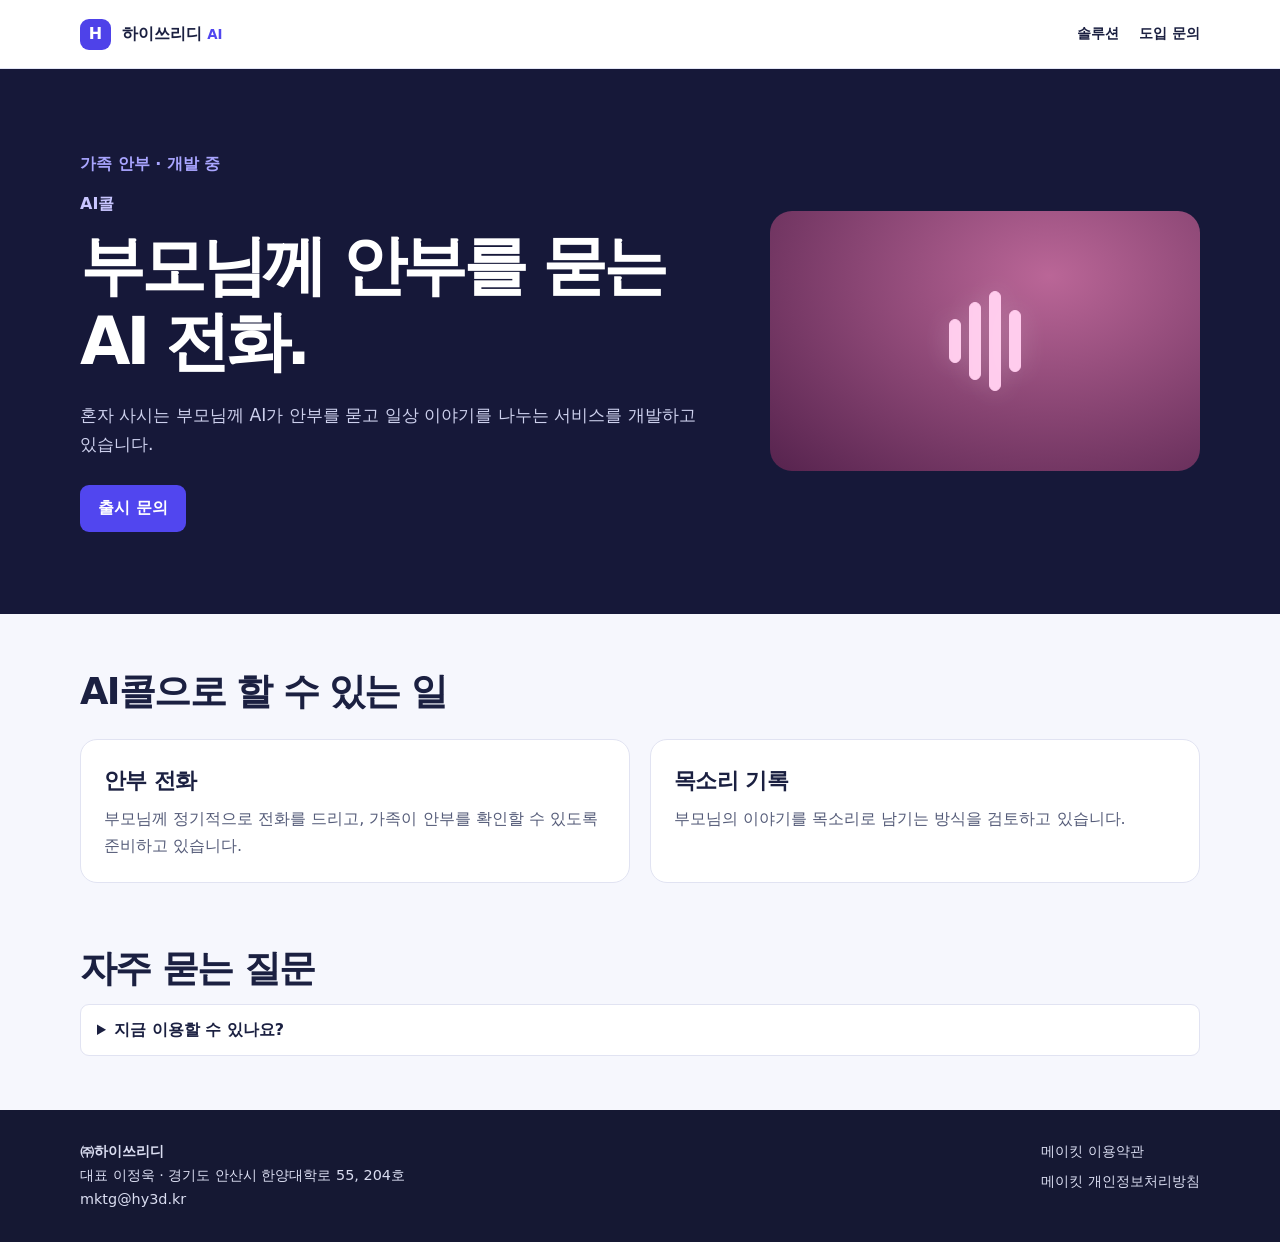
==== ai-call/index.html @ 85675a3f "Add HY3D AI solutions static website" ====
<!doctype html><html lang="ko"><head><meta charset="utf-8"><meta name="viewport" content="width=device-width,initial-scale=1"><meta name="robots" content="noindex,nofollow"><title>AI콜 | 하이쓰리디 AI</title><meta name="description" content="혼자 사시는 부모님께 AI가 안부를 묻고 일상 이야기를 나누는 서비스를 개발하고 있습니다."><link rel="stylesheet" href="/style.css"><script type="application/ld+json">[{"@context":"https://schema.org","@type":"Product","name":"AI콜","description":"혼자 사시는 부모님께 AI가 안부를 묻고 일상 이야기를 나누는 서비스를 개발하고 있습니다.","brand":{"@type":"Brand","name":"하이쓰리디"}},{"@context":"https://schema.org","@type":"FAQPage","mainEntity":[{"@type":"Question","name":"지금 이용할 수 있나요?","acceptedAnswer":{"@type":"Answer","text":"현재 개발 중입니다. 출시 관련 문의를 남길 수 있습니다."}}]}]</script><link rel="canonical" href="https://ax.hy3d.kr/ai-call/"></head><body><a class="skip" href="#main">본문으로 이동</a><header class="bar"><div class="wrap nav"><a class="brand" href="/"><span class="mark">H</span> 하이쓰리디 <small>AI</small></a><nav aria-label="주 메뉴"><a href="/#solutions">솔루션</a><a href="/contact/">도입 문의</a></nav></div></header><main id="main"><section class="hero detail"><div class="wrap hero-inner"><div><p class="eyebrow">가족 안부 · 개발 중</p><p class="product-name">AI콜</p><h1>부모님께 안부를 묻는 AI 전화.</h1><p class="lead">혼자 사시는 부모님께 AI가 안부를 묻고 일상 이야기를 나누는 서비스를 개발하고 있습니다.</p><div class="actions"><a class="button primary" href="/contact/?solution=ai-call">출시 문의</a></div></div><div aria-hidden="true" class="art ai-call"><i></i><i></i><i></i><i></i></div></div></section><section class="wrap section"><h2>AI콜으로 할 수 있는 일</h2><div class="feature-grid"><article><h3>안부 전화</h3><p>부모님께 정기적으로 전화를 드리고, 가족이 안부를 확인할 수 있도록 준비하고 있습니다.</p></article><article><h3>목소리 기록</h3><p>부모님의 이야기를 목소리로 남기는 방식을 검토하고 있습니다.</p></article></div></section><section class="wrap section faq"><h2>자주 묻는 질문</h2><details><summary>지금 이용할 수 있나요?</summary><p>현재 개발 중입니다. 출시 관련 문의를 남길 수 있습니다.</p></details></section></main><footer><div class="wrap foot"><div><strong>㈜하이쓰리디</strong><p>대표 이정욱 · 경기도 안산시 한양대학로 55, 204호</p><a href="mailto:mktg@hy3d.kr">mktg@hy3d.kr</a></div><div><a href="https://hy3d-ai.kr/terms_of_use/">메이킷 이용약관</a><a href="https://hy3d-ai.kr/privacy_policy/">메이킷 개인정보처리방침</a></div></div></footer></body></html>
---- style.css ----
*{box-sizing:border-box}html{scroll-behavior:smooth}body{margin:0;background:#f6f7fd;color:#1b2041;font-family:system-ui,"Malgun Gothic",sans-serif;line-height:1.65}a{color:inherit;text-decoration:none}a:focus-visible,summary:focus-visible{outline:3px solid #ffb54f;outline-offset:4px}.wrap{width:min(1120px,calc(100% - 40px));margin:auto}.bar{background:#fff;border-bottom:1px solid #e2e5f5}.nav,.band-inner,.foot{display:flex;justify-content:space-between;align-items:center;gap:16px}.nav{min-height:68px}.brand{font-weight:850;white-space:nowrap}.brand small{color:#5146ef;font-weight:850}.mark{display:inline-grid;place-items:center;background:#4e42e9;color:#fff;border-radius:9px;width:31px;height:31px;margin-right:5px}nav{display:flex;gap:20px;font-weight:700;font-size:.9rem}.hero{background:#161839;color:#fff;overflow:hidden}.hero-inner{display:grid;grid-template-columns:1.55fr 1fr;gap:24px;align-items:center;padding-block:82px}.eyebrow{font-weight:800;color:#a9a5ff;margin:0 0 14px}.contact .eyebrow{color:#5146ef}h1,h2,h3,p{margin:0}h1{font-size:clamp(2.2rem,5.1vw,4.1rem);font-weight:850;letter-spacing:-.065em;line-height:1.16;word-break:keep-all}h2{font-size:clamp(1.55rem,3vw,2.3rem);letter-spacing:-.045em;line-height:1.28;word-break:keep-all}h3{font-size:1.38rem;letter-spacing:-.025em}.lead{margin-top:22px;font-size:1.08rem;color:#cdd0ed;word-break:keep-all}.contact .lead{color:#4c5274}.actions{display:flex;gap:10px;flex-wrap:wrap;margin-top:27px}.button{display:inline-flex;min-height:46px;align-items:center;padding:9px 17px;border-radius:9px;font-weight:750;border:1px solid transparent}.primary{background:#5146ef;color:white}.primary:hover{background:#4034cf}.outline{border-color:#777da9}.outline:hover{background:#30355d}.hero-art{height:320px;position:relative;display:grid;place-items:center;background:radial-gradient(ellipse,#6955f47d,transparent 70%)}.hero-art b{font-size:8.5rem;color:#d4c6ff;text-shadow:0 0 40px #826fff;line-height:1}.hero-art span{position:absolute;color:#b9b4ff;font-size:2rem;left:16%;top:28%}.hero-art span:last-child{left:76%;top:65%}.orbit{position:absolute;width:92%;height:52%;border:1px solid #8e82ee80;border-radius:50%;transform:rotate(-25deg)}.orbit:nth-child(2){transform:rotate(25deg)}.orbit:nth-child(3){transform:rotate(70deg)}.section{padding-block:54px}.grid,.feature-grid{display:grid;grid-template-columns:repeat(2,minmax(0,1fr));gap:20px;margin-top:24px}.card,.feature-grid article{background:white;border:1px solid #e1e3f2;border-radius:17px;overflow:hidden}.card:hover{border-color:#6258f5;box-shadow:0 9px 23px #27205816}.card-content,.feature-grid article{padding:23px}.card-content p,.feature-grid p,.band p{color:#555c79;margin-top:7px}.tags{display:flex;flex-wrap:wrap;gap:7px;margin-bottom:9px}.tags span{padding:2px 9px;border-radius:20px;background:#eeedff;color:#4339af;font-size:.875rem;font-weight:700}.more{color:#5146ef;display:block;margin-top:16px;font-weight:750}.art{height:158px;position:relative;overflow:hidden;display:flex;gap:8px;align-items:center;justify-content:center;background:radial-gradient(ellipse at 65% 25%,#7865f6,#262158);color:#d9d3ff}.art i{display:block;width:44px;height:44px;border:1px solid currentColor;border-radius:10px;transform:rotate(-19deg);box-shadow:0 0 26px #ffffff38}.art i:nth-child(2){height:78px}.art i:nth-child(3){height:100px}.art i:nth-child(4){height:62px}.art.wbs{background:radial-gradient(ellipse at 65% 25%,#189b9b,#103b55);color:#b0fbeb}.art.wbs i{transform:none;height:55px}.art.wbs i:nth-child(even){margin-top:42px}.art.ai-call{background:radial-gradient(ellipse at 65% 25%,#ba6697,#56234e);color:#ffcced}.art.ai-call i{width:12px;border-radius:14px;transform:none;background:currentColor}.art.ax-workspace{background:radial-gradient(ellipse at 65% 25%,#4a85dd,#152e64);color:#b6ddff}.art.ax-workspace i{transform:rotate(45deg);height:44px}.detail .art{height:260px;border-radius:22px}.product-name{color:#c8c5ff;font-weight:700;margin-bottom:10px}.band{background:#ebeaff;padding:36px 0}.faq{padding-top:8px}details{background:#fff;border:1px solid #e1e3f2;border-radius:9px;padding:12px 16px;margin-top:12px}summary{cursor:pointer;font-weight:750}details p{padding-top:8px}.contact .button{margin-top:14px}.contact>p:last-child{margin-top:23px}.selected{outline:2px solid #5146ef}footer{background:#151833;color:#daddf1;padding:30px 0}.foot{align-items:flex-start;font-size:.9rem}.foot div:last-child{display:grid;gap:6px}.foot a:hover{text-decoration:underline}.skip{position:absolute;left:10px;top:-100px;background:#fff;color:#151833;padding:10px;z-index:3}.skip:focus{top:10px}@media(max-width:680px){.wrap{width:calc(100% - 32px)}.hero-inner,.grid,.feature-grid{grid-template-columns:1fr}.hero-inner{padding-block:49px;gap:12px}.hero-art{height:176px}.hero-art b{font-size:5rem}.detail .art{height:156px}.section{padding-block:37px}.band-inner,.foot{align-items:flex-start;flex-direction:column}nav{gap:11px}.lead br{display:none}}@media(prefers-reduced-motion:reduce){html{scroll-behavior:auto}}
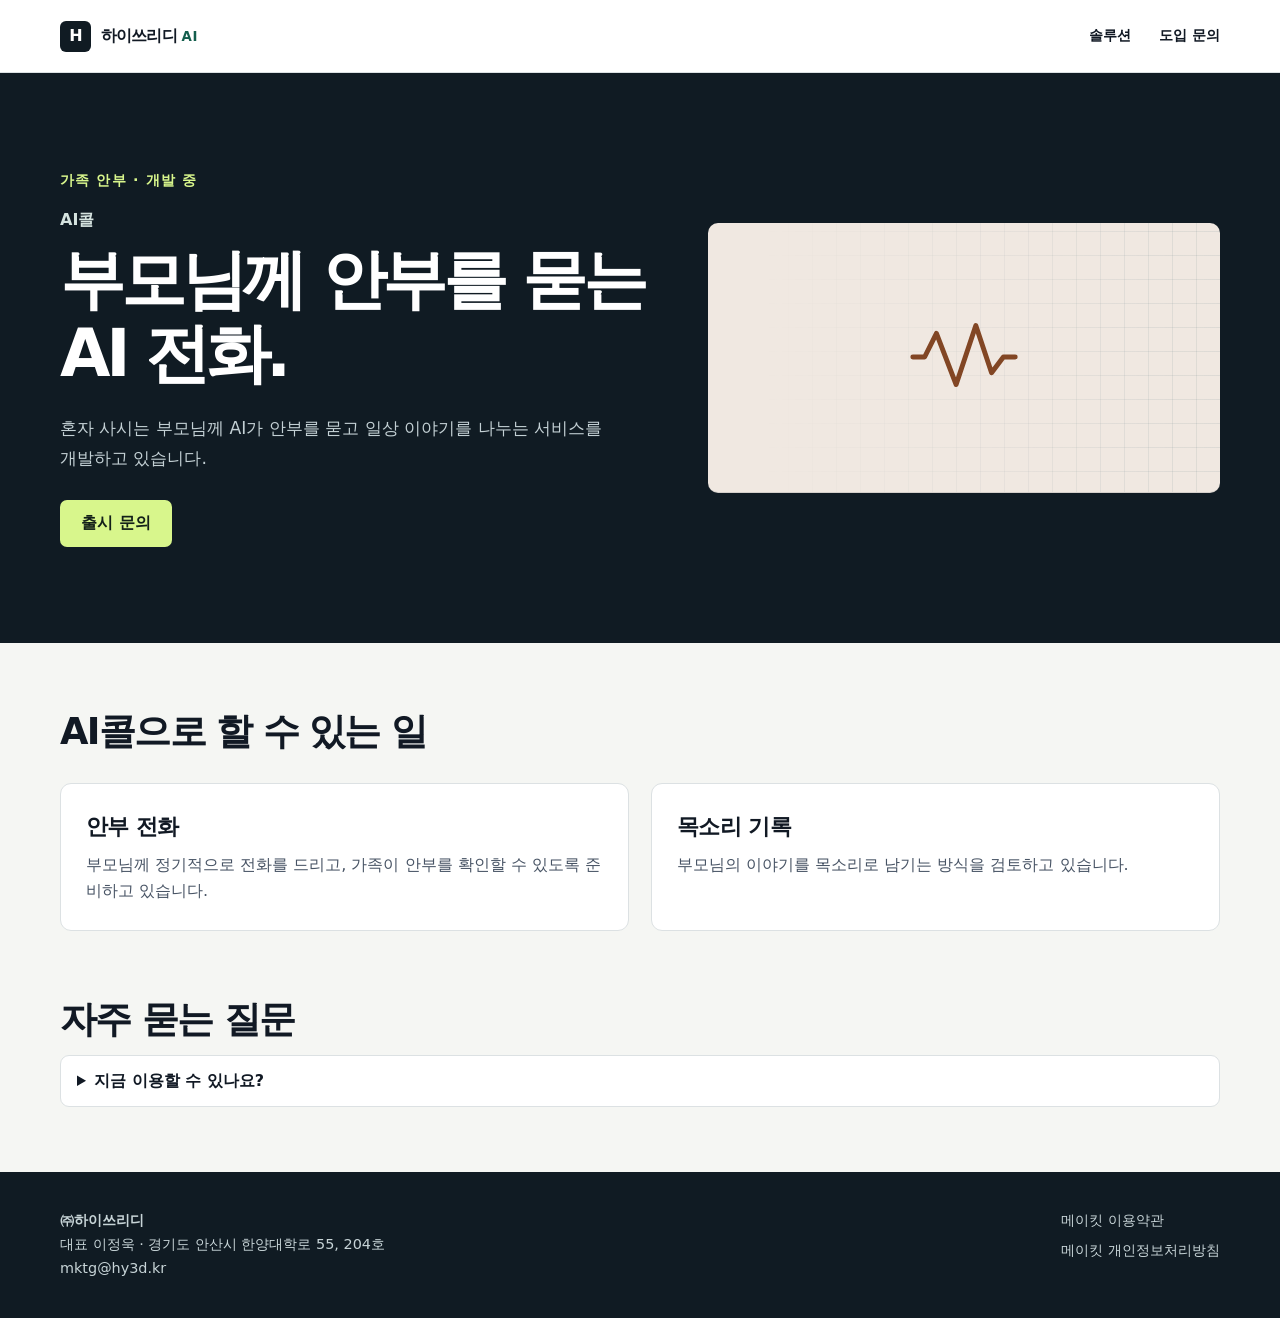
==== commit 4448cace: "Refine AI solutions website design and enable indexing" ====
--- a/ai-call/index.html
+++ b/ai-call/index.html
@@ -1 +1 @@
-<!doctype html><html lang="ko"><head><meta charset="utf-8"><meta name="viewport" content="width=device-width,initial-scale=1"><meta name="robots" content="noindex,nofollow"><title>AI콜 | 하이쓰리디 AI</title><meta name="description" content="혼자 사시는 부모님께 AI가 안부를 묻고 일상 이야기를 나누는 서비스를 개발하고 있습니다."><link rel="stylesheet" href="/style.css"><script type="application/ld+json">[{"@context":"https://schema.org","@type":"Product","name":"AI콜","description":"혼자 사시는 부모님께 AI가 안부를 묻고 일상 이야기를 나누는 서비스를 개발하고 있습니다.","brand":{"@type":"Brand","name":"하이쓰리디"}},{"@context":"https://schema.org","@type":"FAQPage","mainEntity":[{"@type":"Question","name":"지금 이용할 수 있나요?","acceptedAnswer":{"@type":"Answer","text":"현재 개발 중입니다. 출시 관련 문의를 남길 수 있습니다."}}]}]</script><link rel="canonical" href="https://ax.hy3d.kr/ai-call/"></head><body><a class="skip" href="#main">본문으로 이동</a><header class="bar"><div class="wrap nav"><a class="brand" href="/"><span class="mark">H</span> 하이쓰리디 <small>AI</small></a><nav aria-label="주 메뉴"><a href="/#solutions">솔루션</a><a href="/contact/">도입 문의</a></nav></div></header><main id="main"><section class="hero detail"><div class="wrap hero-inner"><div><p class="eyebrow">가족 안부 · 개발 중</p><p class="product-name">AI콜</p><h1>부모님께 안부를 묻는 AI 전화.</h1><p class="lead">혼자 사시는 부모님께 AI가 안부를 묻고 일상 이야기를 나누는 서비스를 개발하고 있습니다.</p><div class="actions"><a class="button primary" href="/contact/?solution=ai-call">출시 문의</a></div></div><div aria-hidden="true" class="art ai-call"><i></i><i></i><i></i><i></i></div></div></section><section class="wrap section"><h2>AI콜으로 할 수 있는 일</h2><div class="feature-grid"><article><h3>안부 전화</h3><p>부모님께 정기적으로 전화를 드리고, 가족이 안부를 확인할 수 있도록 준비하고 있습니다.</p></article><article><h3>목소리 기록</h3><p>부모님의 이야기를 목소리로 남기는 방식을 검토하고 있습니다.</p></article></div></section><section class="wrap section faq"><h2>자주 묻는 질문</h2><details><summary>지금 이용할 수 있나요?</summary><p>현재 개발 중입니다. 출시 관련 문의를 남길 수 있습니다.</p></details></section></main><footer><div class="wrap foot"><div><strong>㈜하이쓰리디</strong><p>대표 이정욱 · 경기도 안산시 한양대학로 55, 204호</p><a href="mailto:mktg@hy3d.kr">mktg@hy3d.kr</a></div><div><a href="https://hy3d-ai.kr/terms_of_use/">메이킷 이용약관</a><a href="https://hy3d-ai.kr/privacy_policy/">메이킷 개인정보처리방침</a></div></div></footer></body></html>+<!doctype html><html lang="ko"><head><meta charset="utf-8"><meta name="viewport" content="width=device-width,initial-scale=1"><title>AI콜 | 하이쓰리디 AI</title><meta name="description" content="혼자 사시는 부모님께 AI가 안부를 묻고 일상 이야기를 나누는 서비스를 개발하고 있습니다."><link rel="stylesheet" href="/style.css"><script type="application/ld+json">[{"@context":"https://schema.org","@type":"Product","name":"AI콜","description":"혼자 사시는 부모님께 AI가 안부를 묻고 일상 이야기를 나누는 서비스를 개발하고 있습니다.","brand":{"@type":"Brand","name":"하이쓰리디"}},{"@context":"https://schema.org","@type":"FAQPage","mainEntity":[{"@type":"Question","name":"지금 이용할 수 있나요?","acceptedAnswer":{"@type":"Answer","text":"현재 개발 중입니다. 출시 관련 문의를 남길 수 있습니다."}}]}]</script><link rel="canonical" href="https://ax.hy3d.kr/ai-call/"></head><body><a class="skip" href="#main">본문으로 이동</a><header class="bar"><div class="wrap nav"><a class="brand" href="/"><span class="mark">H</span> 하이쓰리디 <small>AI</small></a><nav aria-label="주 메뉴"><a href="/#solutions">솔루션</a><a href="/contact/">도입 문의</a></nav></div></header><main id="main"><section class="hero detail"><div class="wrap hero-inner"><div><p class="eyebrow">가족 안부 · 개발 중</p><p class="product-name">AI콜</p><h1>부모님께 안부를 묻는 AI 전화.</h1><p class="lead">혼자 사시는 부모님께 AI가 안부를 묻고 일상 이야기를 나누는 서비스를 개발하고 있습니다.</p><div class="actions"><a class="button primary" href="/contact/?solution=ai-call">출시 문의</a></div></div><div aria-hidden="true" class="art ai-call"><svg viewBox="0 0 32 32" aria-hidden="true"><path d="M3 16h3l3-6 5 13 5-15 4 12 3-4h3"/></svg></div></div></section><section class="wrap section"><h2>AI콜으로 할 수 있는 일</h2><div class="feature-grid"><article><h3>안부 전화</h3><p>부모님께 정기적으로 전화를 드리고, 가족이 안부를 확인할 수 있도록 준비하고 있습니다.</p></article><article><h3>목소리 기록</h3><p>부모님의 이야기를 목소리로 남기는 방식을 검토하고 있습니다.</p></article></div></section><section class="wrap section faq"><h2>자주 묻는 질문</h2><details><summary>지금 이용할 수 있나요?</summary><p>현재 개발 중입니다. 출시 관련 문의를 남길 수 있습니다.</p></details></section></main><footer><div class="wrap foot"><div><strong>㈜하이쓰리디</strong><p>대표 이정욱 · 경기도 안산시 한양대학로 55, 204호</p><a href="mailto:mktg@hy3d.kr">mktg@hy3d.kr</a></div><div><a href="https://hy3d-ai.kr/terms_of_use/">메이킷 이용약관</a><a href="https://hy3d-ai.kr/privacy_policy/">메이킷 개인정보처리방침</a></div></div></footer></body></html>
--- a/style.css
+++ b/style.css
@@ -1 +1,11 @@
-*{box-sizing:border-box}html{scroll-behavior:smooth}body{margin:0;background:#f6f7fd;color:#1b2041;font-family:system-ui,"Malgun Gothic",sans-serif;line-height:1.65}a{color:inherit;text-decoration:none}a:focus-visible,summary:focus-visible{outline:3px solid #ffb54f;outline-offset:4px}.wrap{width:min(1120px,calc(100% - 40px));margin:auto}.bar{background:#fff;border-bottom:1px solid #e2e5f5}.nav,.band-inner,.foot{display:flex;justify-content:space-between;align-items:center;gap:16px}.nav{min-height:68px}.brand{font-weight:850;white-space:nowrap}.brand small{color:#5146ef;font-weight:850}.mark{display:inline-grid;place-items:center;background:#4e42e9;color:#fff;border-radius:9px;width:31px;height:31px;margin-right:5px}nav{display:flex;gap:20px;font-weight:700;font-size:.9rem}.hero{background:#161839;color:#fff;overflow:hidden}.hero-inner{display:grid;grid-template-columns:1.55fr 1fr;gap:24px;align-items:center;padding-block:82px}.eyebrow{font-weight:800;color:#a9a5ff;margin:0 0 14px}.contact .eyebrow{color:#5146ef}h1,h2,h3,p{margin:0}h1{font-size:clamp(2.2rem,5.1vw,4.1rem);font-weight:850;letter-spacing:-.065em;line-height:1.16;word-break:keep-all}h2{font-size:clamp(1.55rem,3vw,2.3rem);letter-spacing:-.045em;line-height:1.28;word-break:keep-all}h3{font-size:1.38rem;letter-spacing:-.025em}.lead{margin-top:22px;font-size:1.08rem;color:#cdd0ed;word-break:keep-all}.contact .lead{color:#4c5274}.actions{display:flex;gap:10px;flex-wrap:wrap;margin-top:27px}.button{display:inline-flex;min-height:46px;align-items:center;padding:9px 17px;border-radius:9px;font-weight:750;border:1px solid transparent}.primary{background:#5146ef;color:white}.primary:hover{background:#4034cf}.outline{border-color:#777da9}.outline:hover{background:#30355d}.hero-art{height:320px;position:relative;display:grid;place-items:center;background:radial-gradient(ellipse,#6955f47d,transparent 70%)}.hero-art b{font-size:8.5rem;color:#d4c6ff;text-shadow:0 0 40px #826fff;line-height:1}.hero-art span{position:absolute;color:#b9b4ff;font-size:2rem;left:16%;top:28%}.hero-art span:last-child{left:76%;top:65%}.orbit{position:absolute;width:92%;height:52%;border:1px solid #8e82ee80;border-radius:50%;transform:rotate(-25deg)}.orbit:nth-child(2){transform:rotate(25deg)}.orbit:nth-child(3){transform:rotate(70deg)}.section{padding-block:54px}.grid,.feature-grid{display:grid;grid-template-columns:repeat(2,minmax(0,1fr));gap:20px;margin-top:24px}.card,.feature-grid article{background:white;border:1px solid #e1e3f2;border-radius:17px;overflow:hidden}.card:hover{border-color:#6258f5;box-shadow:0 9px 23px #27205816}.card-content,.feature-grid article{padding:23px}.card-content p,.feature-grid p,.band p{color:#555c79;margin-top:7px}.tags{display:flex;flex-wrap:wrap;gap:7px;margin-bottom:9px}.tags span{padding:2px 9px;border-radius:20px;background:#eeedff;color:#4339af;font-size:.875rem;font-weight:700}.more{color:#5146ef;display:block;margin-top:16px;font-weight:750}.art{height:158px;position:relative;overflow:hidden;display:flex;gap:8px;align-items:center;justify-content:center;background:radial-gradient(ellipse at 65% 25%,#7865f6,#262158);color:#d9d3ff}.art i{display:block;width:44px;height:44px;border:1px solid currentColor;border-radius:10px;transform:rotate(-19deg);box-shadow:0 0 26px #ffffff38}.art i:nth-child(2){height:78px}.art i:nth-child(3){height:100px}.art i:nth-child(4){height:62px}.art.wbs{background:radial-gradient(ellipse at 65% 25%,#189b9b,#103b55);color:#b0fbeb}.art.wbs i{transform:none;height:55px}.art.wbs i:nth-child(even){margin-top:42px}.art.ai-call{background:radial-gradient(ellipse at 65% 25%,#ba6697,#56234e);color:#ffcced}.art.ai-call i{width:12px;border-radius:14px;transform:none;background:currentColor}.art.ax-workspace{background:radial-gradient(ellipse at 65% 25%,#4a85dd,#152e64);color:#b6ddff}.art.ax-workspace i{transform:rotate(45deg);height:44px}.detail .art{height:260px;border-radius:22px}.product-name{color:#c8c5ff;font-weight:700;margin-bottom:10px}.band{background:#ebeaff;padding:36px 0}.faq{padding-top:8px}details{background:#fff;border:1px solid #e1e3f2;border-radius:9px;padding:12px 16px;margin-top:12px}summary{cursor:pointer;font-weight:750}details p{padding-top:8px}.contact .button{margin-top:14px}.contact>p:last-child{margin-top:23px}.selected{outline:2px solid #5146ef}footer{background:#151833;color:#daddf1;padding:30px 0}.foot{align-items:flex-start;font-size:.9rem}.foot div:last-child{display:grid;gap:6px}.foot a:hover{text-decoration:underline}.skip{position:absolute;left:10px;top:-100px;background:#fff;color:#151833;padding:10px;z-index:3}.skip:focus{top:10px}@media(max-width:680px){.wrap{width:calc(100% - 32px)}.hero-inner,.grid,.feature-grid{grid-template-columns:1fr}.hero-inner{padding-block:49px;gap:12px}.hero-art{height:176px}.hero-art b{font-size:5rem}.detail .art{height:156px}.section{padding-block:37px}.band-inner,.foot{align-items:flex-start;flex-direction:column}nav{gap:11px}.lead br{display:none}}@media(prefers-reduced-motion:reduce){html{scroll-behavior:auto}}+*{box-sizing:border-box}html{scroll-behavior:smooth}body{margin:0;background:#f6f7fd;color:#1b2041;font-family:system-ui,"Malgun Gothic",sans-serif;line-height:1.65}a{color:inherit;text-decoration:none}a:focus-visible,summary:focus-visible{outline:3px solid #ffb54f;outline-offset:4px}.wrap{width:min(1120px,calc(100% - 40px));margin:auto}.bar{background:#fff;border-bottom:1px solid #e2e5f5}.nav,.band-inner,.foot{display:flex;justify-content:space-between;align-items:center;gap:16px}.nav{min-height:68px}.brand{font-weight:850;white-space:nowrap}.brand small{color:#5146ef;font-weight:850}.mark{display:inline-grid;place-items:center;background:#4e42e9;color:#fff;border-radius:9px;width:31px;height:31px;margin-right:5px}nav{display:flex;gap:20px;font-weight:700;font-size:.9rem}.hero{background:#161839;color:#fff;overflow:hidden}.hero-inner{display:grid;grid-template-columns:1.55fr 1fr;gap:24px;align-items:center;padding-block:82px}.eyebrow{font-weight:800;color:#a9a5ff;margin:0 0 14px}.contact .eyebrow{color:#5146ef}h1,h2,h3,p{margin:0}h1{font-size:clamp(2.2rem,5.1vw,4.1rem);font-weight:850;letter-spacing:-.065em;line-height:1.16;word-break:keep-all}h2{font-size:clamp(1.55rem,3vw,2.3rem);letter-spacing:-.045em;line-height:1.28;word-break:keep-all}h3{font-size:1.38rem;letter-spacing:-.025em}.lead{margin-top:22px;font-size:1.08rem;color:#cdd0ed;word-break:keep-all}.contact .lead{color:#4c5274}.actions{display:flex;gap:10px;flex-wrap:wrap;margin-top:27px}.button{display:inline-flex;min-height:46px;align-items:center;padding:9px 17px;border-radius:9px;font-weight:750;border:1px solid transparent}.primary{background:#5146ef;color:white}.primary:hover{background:#4034cf}.outline{border-color:#777da9}.outline:hover{background:#30355d}.hero-art{height:320px;position:relative;display:grid;place-items:center;background:radial-gradient(ellipse,#6955f47d,transparent 70%)}.hero-art b{font-size:8.5rem;color:#d4c6ff;text-shadow:0 0 40px #826fff;line-height:1}.hero-art span{position:absolute;color:#b9b4ff;font-size:2rem;left:16%;top:28%}.hero-art span:last-child{left:76%;top:65%}.orbit{position:absolute;width:92%;height:52%;border:1px solid #8e82ee80;border-radius:50%;transform:rotate(-25deg)}.orbit:nth-child(2){transform:rotate(25deg)}.orbit:nth-child(3){transform:rotate(70deg)}.section{padding-block:54px}.grid,.feature-grid{display:grid;grid-template-columns:repeat(2,minmax(0,1fr));gap:20px;margin-top:24px}.card,.feature-grid article{background:white;border:1px solid #e1e3f2;border-radius:17px;overflow:hidden}.card:hover{border-color:#6258f5;box-shadow:0 9px 23px #27205816}.card-content,.feature-grid article{padding:23px}.card-content p,.feature-grid p,.band p{color:#555c79;margin-top:7px}.tags{display:flex;flex-wrap:wrap;gap:7px;margin-bottom:9px}.tags span{padding:2px 9px;border-radius:20px;background:#eeedff;color:#4339af;font-size:.875rem;font-weight:700}.more{color:#5146ef;display:block;margin-top:16px;font-weight:750}.art{height:158px;position:relative;overflow:hidden;display:flex;gap:8px;align-items:center;justify-content:center;background:radial-gradient(ellipse at 65% 25%,#7865f6,#262158);color:#d9d3ff}.art i{display:block;width:44px;height:44px;border:1px solid currentColor;border-radius:10px;transform:rotate(-19deg);box-shadow:0 0 26px #ffffff38}.art i:nth-child(2){height:78px}.art i:nth-child(3){height:100px}.art i:nth-child(4){height:62px}.art.wbs{background:radial-gradient(ellipse at 65% 25%,#189b9b,#103b55);color:#b0fbeb}.art.wbs i{transform:none;height:55px}.art.wbs i:nth-child(even){margin-top:42px}.art.ai-call{background:radial-gradient(ellipse at 65% 25%,#ba6697,#56234e);color:#ffcced}.art.ai-call i{width:12px;border-radius:14px;transform:none;background:currentColor}.art.ax-workspace{background:radial-gradient(ellipse at 65% 25%,#4a85dd,#152e64);color:#b6ddff}.art.ax-workspace i{transform:rotate(45deg);height:44px}.detail .art{height:260px;border-radius:22px}.product-name{color:#c8c5ff;font-weight:700;margin-bottom:10px}.band{background:#ebeaff;padding:36px 0}.faq{padding-top:8px}details{background:#fff;border:1px solid #e1e3f2;border-radius:9px;padding:12px 16px;margin-top:12px}summary{cursor:pointer;font-weight:750}details p{padding-top:8px}.contact .button{margin-top:14px}.contact>p:last-child{margin-top:23px}.selected{outline:2px solid #5146ef}footer{background:#151833;color:#daddf1;padding:30px 0}.foot{align-items:flex-start;font-size:.9rem}.foot div:last-child{display:grid;gap:6px}.foot a:hover{text-decoration:underline}.skip{position:absolute;left:10px;top:-100px;background:#fff;color:#151833;padding:10px;z-index:3}.skip:focus{top:10px}@media(max-width:680px){.wrap{width:calc(100% - 32px)}.hero-inner,.grid,.feature-grid{grid-template-columns:1fr}.hero-inner{padding-block:49px;gap:12px}.hero-art{height:176px}.hero-art b{font-size:5rem}.detail .art{height:156px}.section{padding-block:37px}.band-inner,.foot{align-items:flex-start;flex-direction:column}nav{gap:11px}.lead br{display:none}}@media(prefers-reduced-motion:reduce){html{scroll-behavior:auto}}
+:root{--ink:#111924;--muted:#485465;--paper:#f5f6f3;--line:#dce1e3;--accent:#145e4d;--dark:#101b23;--lime:#d8f68c}
+html{scroll-padding-top:24px}body{background:var(--paper);color:var(--ink);font-family:"Pretendard",system-ui,"Malgun Gothic",sans-serif}
+.wrap{width:min(1160px,calc(100% - 64px))}.bar{border-bottom:1px solid var(--line)}.nav{min-height:72px}.brand{letter-spacing:-.05em}.brand small{color:var(--accent);letter-spacing:.04em}.mark{background:var(--dark);border-radius:6px}.bar nav{gap:28px}.bar nav a:hover{color:var(--accent)}
+.hero{background:var(--dark);isolation:isolate}.hero-inner{grid-template-columns:1.14fr 1fr;gap:64px;padding-block:96px}.eyebrow{color:var(--lime);font-size:.9rem;letter-spacing:.08em}.contact .eyebrow{color:var(--accent)}h1{font-size:clamp(2.45rem,5.1vw,4.35rem);font-weight:800;line-height:1.13}.lead{color:#c3d0d4;line-height:1.75}.contact .lead,.card-content p,.feature-grid p,.band p{color:var(--muted)}
+.button{border-radius:7px;padding-inline:20px}.primary{background:var(--accent);color:#fff}.primary:hover{background:#104a3d}.hero .primary{background:var(--lime);color:#132019}.hero .primary:hover{background:#e8ffb0}.outline{border-color:#58686f}.outline:hover{background:#293c44}
+.hero-art{height:360px;display:block;background:#16252d;border:1px solid #38505a;border-radius:12px;overflow:hidden;padding:20px;position:relative}.hero-art::before{content:"";position:absolute;inset:0;background:linear-gradient(#7593a31e 1px,transparent 1px),linear-gradient(90deg,#7593a31e 1px,transparent 1px);background-size:28px 28px;mask-image:linear-gradient(#000,transparent 94%);pointer-events:none}.hero-art-head{display:flex;position:relative;justify-content:space-between;align-items:center;border-bottom:1px solid #45545e;padding-bottom:14px;color:#d7e3e8;font-size:.8125rem;letter-spacing:.11em;font-weight:750}.hero-art-head i{width:8px;height:8px;background:var(--lime);border-radius:50%}.hero-art-grid{position:relative;display:grid;grid-template-columns:repeat(2,minmax(0,1fr));gap:12px;margin-top:16px}.hero-art-grid div{background:#1a2d37;border:1px solid #3a515d;padding:14px;min-height:124px;border-radius:7px;display:flex;flex-direction:column;justify-content:space-between;gap:12px;font-size:.875rem;color:#ecf3f5}.hero-art-grid svg,.art svg{width:40px;height:40px;stroke:currentColor;stroke-width:1.5;fill:none;stroke-linecap:round;stroke-linejoin:round}.hero-art-grid div svg{color:#b5daaa}
+.section{padding-block:65px}.section h2{font-weight:800}.grid,.feature-grid{gap:22px;margin-top:28px}.card,.feature-grid article{border:1px solid var(--line);border-radius:11px}.card:hover{border-color:#448575;box-shadow:0 9px 24px #10231c12}.card-content,.feature-grid article{padding:25px}.tags span{border-radius:4px;background:#eef0ed;color:#354953}.tags span+span{background:#e5f1e9;color:#20584b}.more{color:var(--accent)}.card:focus-visible,.button:focus-visible{outline-color:#488664}
+.art,.art.wbs,.art.ai-call,.art.ax-workspace{height:150px;background:var(--tile);color:var(--glyph);isolation:isolate;justify-content:flex-end;padding:28px 42px;border-bottom:1px solid #172d3021}.art{--tile:#e4ebe9;--glyph:#184d40}.art.wbs{--tile:#e1e9ef;--glyph:#244f69}.art.ai-call{--tile:#f0e8e1;--glyph:#824624}.art.ax-workspace{--tile:#e9e8f0;--glyph:#51437d}.art::before{content:"";position:absolute;inset:-16px;background:linear-gradient(#66808b24 1px, transparent 1px),linear-gradient(90deg,#66808b24 1px, transparent 1px);background-size:24px 24px;mask-image:linear-gradient(90deg,transparent 13%,#000);z-index:-1}.art svg{width:89px;height:89px;stroke-width:1.25}.detail .art{height:270px;justify-content:center;border-radius:10px}.detail .art svg{width:126px;height:126px}.product-name{color:#d5e3df}.band{background:#e3ebe6;padding:44px 0}.faq{padding-top:0}details{border-color:var(--line)}.selected{outline-color:var(--accent)}footer{background:var(--dark);color:#c7d4d7}.foot{padding-block:7px}
+@media(max-width:850px){.hero-inner{gap:32px}.hero-art{height:auto;padding:14px}.hero-art-grid div{min-height:106px;padding:10px}}
+@media(max-width:680px){.wrap{width:calc(100% - 36px)}.bar nav{gap:14px}.nav{min-height:62px}.hero-inner{grid-template-columns:1fr;padding-block:50px;gap:28px}.hero-art-grid{gap:8px}.hero-art-grid div{min-height:84px;gap:7px}.hero-art-grid div svg{width:27px;height:27px}.section{padding-block:42px}.grid,.feature-grid{gap:14px}.detail .art{height:145px}.detail .art svg{width:83px;height:83px}.art,.art.wbs,.art.ai-call,.art.ax-workspace{height:124px}.art svg{width:68px;height:68px}.faq{padding-top:0}}
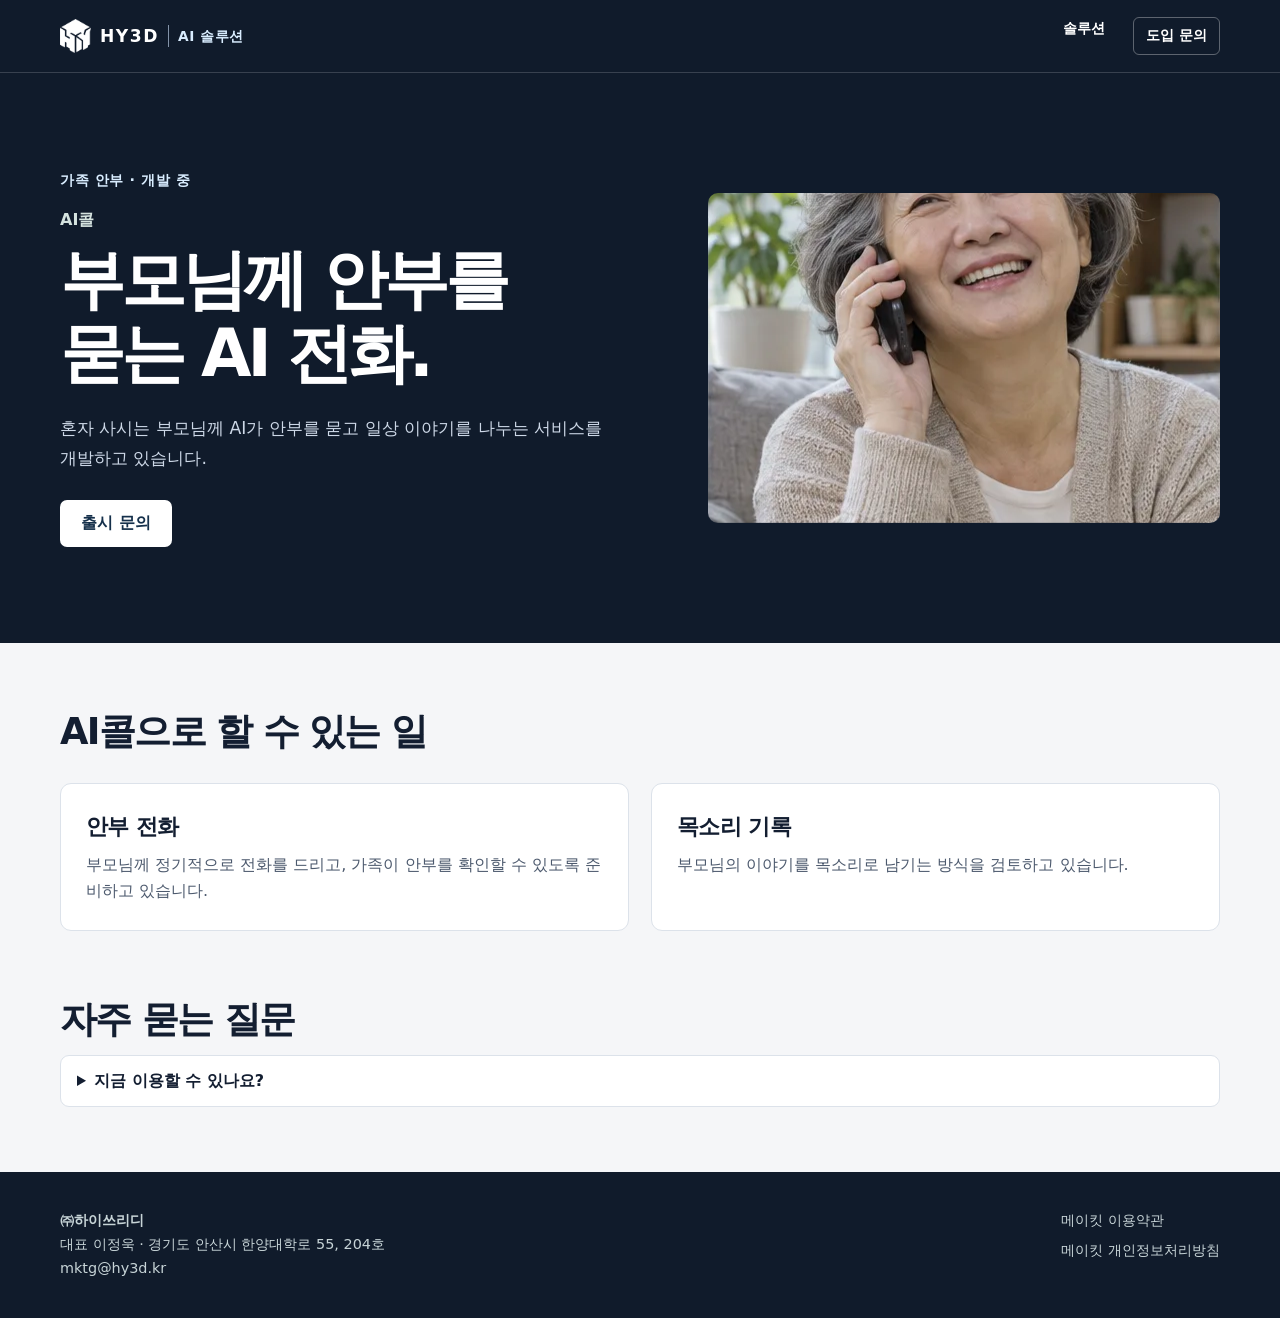
==== commit 8d59c53e: "Use HY3D branding and product photography across solution pages" ====
--- a/ai-call/index.html
+++ b/ai-call/index.html
@@ -1 +1 @@
-<!doctype html><html lang="ko"><head><meta charset="utf-8"><meta name="viewport" content="width=device-width,initial-scale=1"><title>AI콜 | 하이쓰리디 AI</title><meta name="description" content="혼자 사시는 부모님께 AI가 안부를 묻고 일상 이야기를 나누는 서비스를 개발하고 있습니다."><link rel="stylesheet" href="/style.css"><script type="application/ld+json">[{"@context":"https://schema.org","@type":"Product","name":"AI콜","description":"혼자 사시는 부모님께 AI가 안부를 묻고 일상 이야기를 나누는 서비스를 개발하고 있습니다.","brand":{"@type":"Brand","name":"하이쓰리디"}},{"@context":"https://schema.org","@type":"FAQPage","mainEntity":[{"@type":"Question","name":"지금 이용할 수 있나요?","acceptedAnswer":{"@type":"Answer","text":"현재 개발 중입니다. 출시 관련 문의를 남길 수 있습니다."}}]}]</script><link rel="canonical" href="https://ax.hy3d.kr/ai-call/"></head><body><a class="skip" href="#main">본문으로 이동</a><header class="bar"><div class="wrap nav"><a class="brand" href="/"><span class="mark">H</span> 하이쓰리디 <small>AI</small></a><nav aria-label="주 메뉴"><a href="/#solutions">솔루션</a><a href="/contact/">도입 문의</a></nav></div></header><main id="main"><section class="hero detail"><div class="wrap hero-inner"><div><p class="eyebrow">가족 안부 · 개발 중</p><p class="product-name">AI콜</p><h1>부모님께 안부를 묻는 AI 전화.</h1><p class="lead">혼자 사시는 부모님께 AI가 안부를 묻고 일상 이야기를 나누는 서비스를 개발하고 있습니다.</p><div class="actions"><a class="button primary" href="/contact/?solution=ai-call">출시 문의</a></div></div><div aria-hidden="true" class="art ai-call"><svg viewBox="0 0 32 32" aria-hidden="true"><path d="M3 16h3l3-6 5 13 5-15 4 12 3-4h3"/></svg></div></div></section><section class="wrap section"><h2>AI콜으로 할 수 있는 일</h2><div class="feature-grid"><article><h3>안부 전화</h3><p>부모님께 정기적으로 전화를 드리고, 가족이 안부를 확인할 수 있도록 준비하고 있습니다.</p></article><article><h3>목소리 기록</h3><p>부모님의 이야기를 목소리로 남기는 방식을 검토하고 있습니다.</p></article></div></section><section class="wrap section faq"><h2>자주 묻는 질문</h2><details><summary>지금 이용할 수 있나요?</summary><p>현재 개발 중입니다. 출시 관련 문의를 남길 수 있습니다.</p></details></section></main><footer><div class="wrap foot"><div><strong>㈜하이쓰리디</strong><p>대표 이정욱 · 경기도 안산시 한양대학로 55, 204호</p><a href="mailto:mktg@hy3d.kr">mktg@hy3d.kr</a></div><div><a href="https://hy3d-ai.kr/terms_of_use/">메이킷 이용약관</a><a href="https://hy3d-ai.kr/privacy_policy/">메이킷 개인정보처리방침</a></div></div></footer></body></html>+<!doctype html><html lang="ko"><head><meta charset="utf-8"><meta name="viewport" content="width=device-width,initial-scale=1"><title>AI콜 | 하이쓰리디 AI</title><meta name="description" content="혼자 사시는 부모님께 AI가 안부를 묻고 일상 이야기를 나누는 서비스를 개발하고 있습니다."><link rel="stylesheet" href="/style.css"><script type="application/ld+json">[{"@context":"https://schema.org","@type":"Product","name":"AI콜","description":"혼자 사시는 부모님께 AI가 안부를 묻고 일상 이야기를 나누는 서비스를 개발하고 있습니다.","brand":{"@type":"Brand","name":"하이쓰리디"}},{"@context":"https://schema.org","@type":"FAQPage","mainEntity":[{"@type":"Question","name":"지금 이용할 수 있나요?","acceptedAnswer":{"@type":"Answer","text":"현재 개발 중입니다. 출시 관련 문의를 남길 수 있습니다."}}]}]</script><link rel="canonical" href="https://ax.hy3d.kr/ai-call/"><meta property="og:image" content="https://ax.hy3d.kr/assets/solution-context.webp"></head><body><a class="skip" href="#main">본문으로 이동</a><header class="bar"><div class="wrap nav"><a class="brand" href="/" aria-label="하이쓰리디 AI 솔루션 홈"><img src="/assets/hy3d-mark.png" width="31" height="35" alt=""><strong>HY3D</strong><small>AI 솔루션</small></a><nav aria-label="주 메뉴"><a href="/#solutions">솔루션</a><a href="/contact/">도입 문의</a></nav></div></header><main id="main"><section class="hero detail"><div class="wrap hero-inner"><div><p class="eyebrow">가족 안부 · 개발 중</p><p class="product-name">AI콜</p><h1>부모님께 안부를 묻는 AI 전화.</h1><p class="lead">혼자 사시는 부모님께 AI가 안부를 묻고 일상 이야기를 나누는 서비스를 개발하고 있습니다.</p><div class="actions"><a class="button primary" href="/contact/?solution=ai-call">출시 문의</a></div></div><div aria-hidden="true" class="art ai-call"></div></div></section><section class="wrap section"><h2>AI콜으로 할 수 있는 일</h2><div class="feature-grid"><article><h3>안부 전화</h3><p>부모님께 정기적으로 전화를 드리고, 가족이 안부를 확인할 수 있도록 준비하고 있습니다.</p></article><article><h3>목소리 기록</h3><p>부모님의 이야기를 목소리로 남기는 방식을 검토하고 있습니다.</p></article></div></section><section class="wrap section faq"><h2>자주 묻는 질문</h2><details><summary>지금 이용할 수 있나요?</summary><p>현재 개발 중입니다. 출시 관련 문의를 남길 수 있습니다.</p></details></section></main><footer><div class="wrap foot"><div><strong>㈜하이쓰리디</strong><p>대표 이정욱 · 경기도 안산시 한양대학로 55, 204호</p><a href="mailto:mktg@hy3d.kr">mktg@hy3d.kr</a></div><div><a href="https://hy3d-ai.kr/terms_of_use/">메이킷 이용약관</a><a href="https://hy3d-ai.kr/privacy_policy/">메이킷 개인정보처리방침</a></div></div></footer></body></html>
--- a/style.css
+++ b/style.css
@@ -9,3 +9,11 @@
 .art,.art.wbs,.art.ai-call,.art.ax-workspace{height:150px;background:var(--tile);color:var(--glyph);isolation:isolate;justify-content:flex-end;padding:28px 42px;border-bottom:1px solid #172d3021}.art{--tile:#e4ebe9;--glyph:#184d40}.art.wbs{--tile:#e1e9ef;--glyph:#244f69}.art.ai-call{--tile:#f0e8e1;--glyph:#824624}.art.ax-workspace{--tile:#e9e8f0;--glyph:#51437d}.art::before{content:"";position:absolute;inset:-16px;background:linear-gradient(#66808b24 1px, transparent 1px),linear-gradient(90deg,#66808b24 1px, transparent 1px);background-size:24px 24px;mask-image:linear-gradient(90deg,transparent 13%,#000);z-index:-1}.art svg{width:89px;height:89px;stroke-width:1.25}.detail .art{height:270px;justify-content:center;border-radius:10px}.detail .art svg{width:126px;height:126px}.product-name{color:#d5e3df}.band{background:#e3ebe6;padding:44px 0}.faq{padding-top:0}details{border-color:var(--line)}.selected{outline-color:var(--accent)}footer{background:var(--dark);color:#c7d4d7}.foot{padding-block:7px}
 @media(max-width:850px){.hero-inner{gap:32px}.hero-art{height:auto;padding:14px}.hero-art-grid div{min-height:106px;padding:10px}}
 @media(max-width:680px){.wrap{width:calc(100% - 36px)}.bar nav{gap:14px}.nav{min-height:62px}.hero-inner{grid-template-columns:1fr;padding-block:50px;gap:28px}.hero-art-grid{gap:8px}.hero-art-grid div{min-height:84px;gap:7px}.hero-art-grid div svg{width:27px;height:27px}.section{padding-block:42px}.grid,.feature-grid{gap:14px}.detail .art{height:145px}.detail .art svg{width:83px;height:83px}.art,.art.wbs,.art.ai-call,.art.ax-workspace{height:124px}.art svg{width:68px;height:68px}.faq{padding-top:0}}
+
+:root{--paper:#f5f6f8;--ink:#131e31;--muted:#4d5a6e;--line:#dce2ea;--accent:#204e79;--dark:#101b2b;--lime:#d9edff}
+.bar{background:#101b2b;color:#fff;border-bottom:1px solid #ffffff2b}.brand{display:inline-flex;align-items:center;gap:9px}.brand img{width:31px;height:35px;object-fit:contain}.brand strong{font-size:1.07rem;font-weight:820;letter-spacing:.09em}.brand small{border-left:1px solid #8393a8;padding-left:9px;color:#d9edff;font-size:.86rem}.bar nav a:hover{color:#a9d7ff}.bar nav a:last-child{border:1px solid #ffffff52;padding:6px 12px;border-radius:6px}
+.hero-home{background:#101b2b url('/assets/hy3d-makit-photo.webp') center right/cover no-repeat;position:relative}.hero-home::before{content:"";position:absolute;inset:0;background:linear-gradient(90deg,#0b192a 0%,#0b192af2 29%,#0b192a64 62%,#0b192a15 100%);z-index:-1}.hero-home .hero-inner{display:block;padding-block:clamp(85px,11vw,145px)}.hero-home .hero-inner>div{max-width:565px}.hero-home .lead{max-width:31rem}.hero .primary{background:#fff;color:#15304b}.hero .primary:hover{background:#d9edff}.hero .outline{border-color:#8c9caf;color:#fff}.hero h1{letter-spacing:-.06em}.primary:hover{background:#173c5e}.lead{color:#cdd8e7}.contact .lead,.featured .lead{color:var(--muted)}.eyebrow{letter-spacing:.04em}.featured .eyebrow{color:var(--accent)}
+.featured{display:grid;grid-template-columns:1fr 1fr;gap:clamp(24px,5vw,68px);align-items:center;padding-bottom:0}.featured-copy{padding:12px 0}.text-button{color:var(--accent);padding-inline:12px}.text-button:hover{text-decoration:underline}
+.product-shot{margin:0;background:#17273a;border:1px solid #263b53;border-radius:12px;padding:22px 18px 14px;color:#dce8f6}.shot-grid{display:flex;justify-content:center;align-items:flex-start;gap:clamp(10px,3vw,30px)}.shot-grid img{display:block;width:min(38%,137px);height:auto;border-radius:11px;border:1px solid #576982;box-shadow:0 10px 20px #080f20a0}.product-shot figcaption{margin-top:13px;font-size:.85rem;text-align:center;color:#dce8f6}
+.art,.art.wbs,.art.ai-call,.art.ax-workspace{display:block;height:clamp(130px,20vw,224px);padding:0;background-color:#263344;background-repeat:no-repeat;background-position:center;border-bottom:1px solid #101b2b26}.art::before{display:none}.art.makit{background-image:url('/assets/hy3d-makit-photo.webp');background-size:cover;background-position:center 59%}.art.wbs,.art.ai-call,.art.ax-workspace{background-image:url('/assets/solution-context.webp');background-size:300% auto}.art.wbs{background-position:left 47%}.art.ai-call{background-position:center 43%}.art.ax-workspace{background-position:right 43%}.detail .art{height:clamp(200px,27vw,330px);background-color:#263344}.detail .art.makit{display:flex;justify-content:center;align-items:center;background:#16263a}.detail .art.makit img{height:90%;width:auto;border-radius:8px;border:1px solid #7290ad;box-shadow:0 12px 20px #091021b0}.detail .art.makit img+img{margin-left:15px}.band{background:#e5ecf4}.tags span+span{background:#e7f0f8;color:#244b70}.card:hover{border-color:#6a8aac}.selected{outline-color:#204e79}
+@media(max-width:680px){.hero-home{background-position:59% center}.hero-home::before{background:linear-gradient(90deg,#0b192afc,#0b192ac9 60%,#0b192a80)}.hero-home .hero-inner{padding-block:72px}.featured{grid-template-columns:1fr;gap:15px}.featured-copy{padding:0}.product-shot{padding:16px 12px 12px}.shot-grid img{width:min(38%,137px)}.bar nav a:last-child{padding:5px 8px}.detail .art{height:220px}}
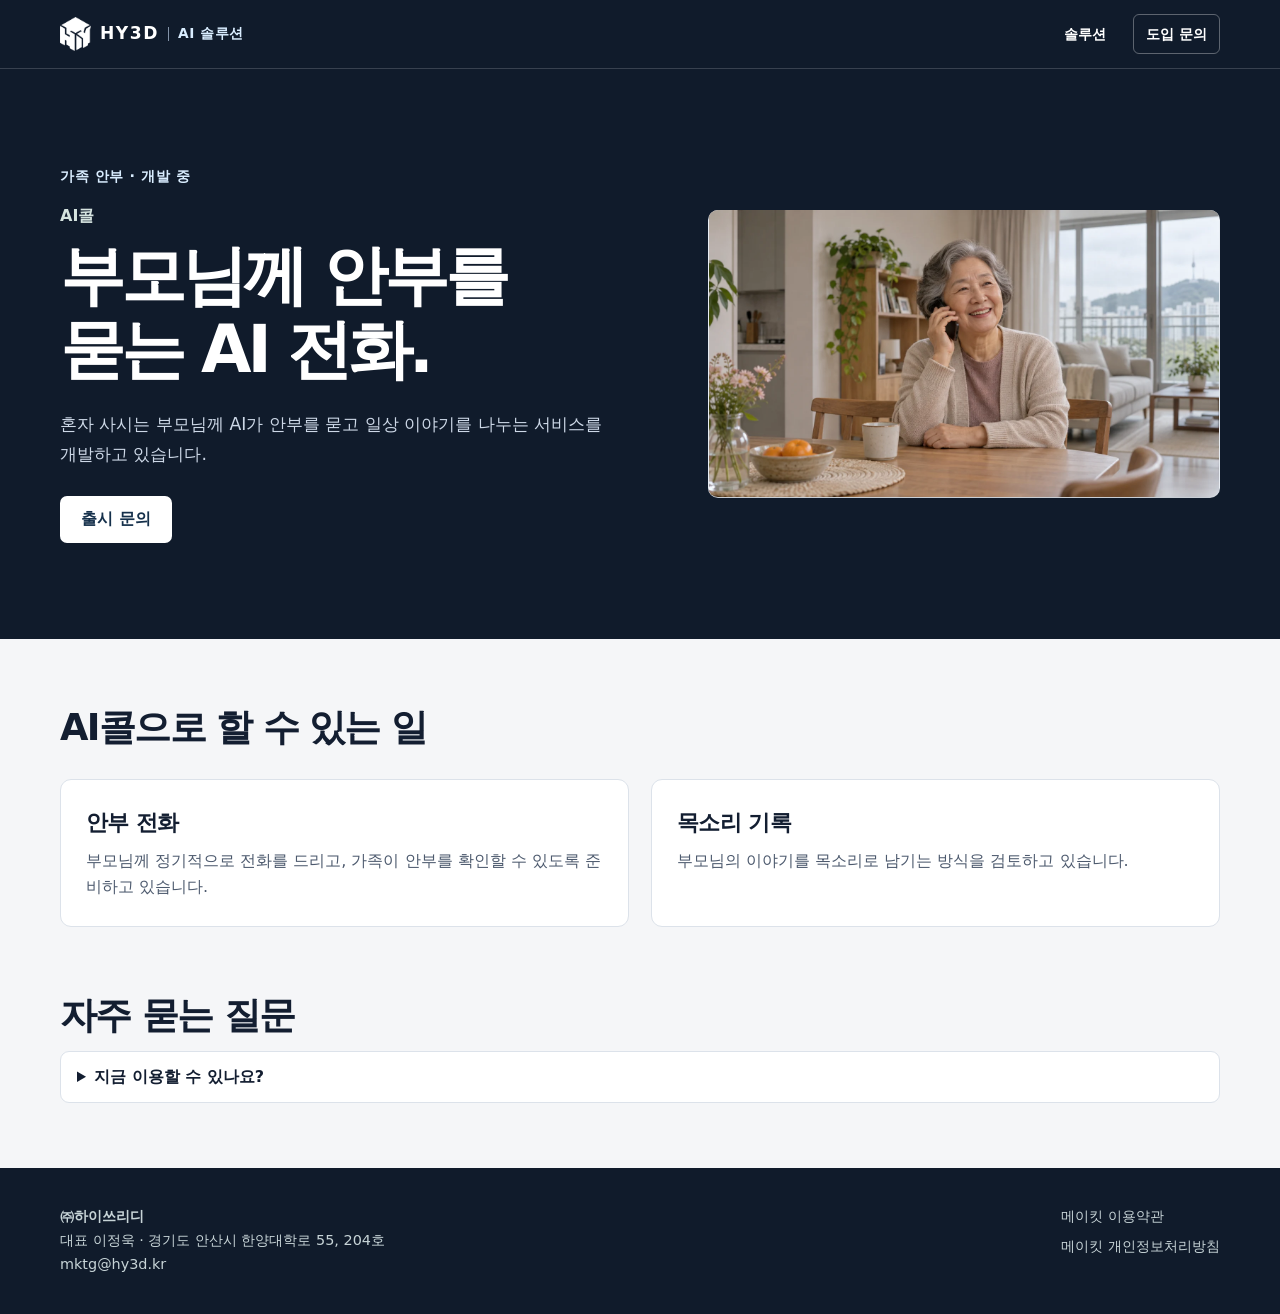
==== commit 859d072c: "Align navigation, use landscape slides, and expand solution pages" ====
--- a/ai-call/index.html
+++ b/ai-call/index.html
@@ -1 +1 @@
-<!doctype html><html lang="ko"><head><meta charset="utf-8"><meta name="viewport" content="width=device-width,initial-scale=1"><title>AI콜 | 하이쓰리디 AI</title><meta name="description" content="혼자 사시는 부모님께 AI가 안부를 묻고 일상 이야기를 나누는 서비스를 개발하고 있습니다."><link rel="stylesheet" href="/style.css"><script type="application/ld+json">[{"@context":"https://schema.org","@type":"Product","name":"AI콜","description":"혼자 사시는 부모님께 AI가 안부를 묻고 일상 이야기를 나누는 서비스를 개발하고 있습니다.","brand":{"@type":"Brand","name":"하이쓰리디"}},{"@context":"https://schema.org","@type":"FAQPage","mainEntity":[{"@type":"Question","name":"지금 이용할 수 있나요?","acceptedAnswer":{"@type":"Answer","text":"현재 개발 중입니다. 출시 관련 문의를 남길 수 있습니다."}}]}]</script><link rel="canonical" href="https://ax.hy3d.kr/ai-call/"><meta property="og:image" content="https://ax.hy3d.kr/assets/solution-context.webp"></head><body><a class="skip" href="#main">본문으로 이동</a><header class="bar"><div class="wrap nav"><a class="brand" href="/" aria-label="하이쓰리디 AI 솔루션 홈"><img src="/assets/hy3d-mark.png" width="31" height="35" alt=""><strong>HY3D</strong><small>AI 솔루션</small></a><nav aria-label="주 메뉴"><a href="/#solutions">솔루션</a><a href="/contact/">도입 문의</a></nav></div></header><main id="main"><section class="hero detail"><div class="wrap hero-inner"><div><p class="eyebrow">가족 안부 · 개발 중</p><p class="product-name">AI콜</p><h1>부모님께 안부를 묻는 AI 전화.</h1><p class="lead">혼자 사시는 부모님께 AI가 안부를 묻고 일상 이야기를 나누는 서비스를 개발하고 있습니다.</p><div class="actions"><a class="button primary" href="/contact/?solution=ai-call">출시 문의</a></div></div><div aria-hidden="true" class="art ai-call"></div></div></section><section class="wrap section"><h2>AI콜으로 할 수 있는 일</h2><div class="feature-grid"><article><h3>안부 전화</h3><p>부모님께 정기적으로 전화를 드리고, 가족이 안부를 확인할 수 있도록 준비하고 있습니다.</p></article><article><h3>목소리 기록</h3><p>부모님의 이야기를 목소리로 남기는 방식을 검토하고 있습니다.</p></article></div></section><section class="wrap section faq"><h2>자주 묻는 질문</h2><details><summary>지금 이용할 수 있나요?</summary><p>현재 개발 중입니다. 출시 관련 문의를 남길 수 있습니다.</p></details></section></main><footer><div class="wrap foot"><div><strong>㈜하이쓰리디</strong><p>대표 이정욱 · 경기도 안산시 한양대학로 55, 204호</p><a href="mailto:mktg@hy3d.kr">mktg@hy3d.kr</a></div><div><a href="https://hy3d-ai.kr/terms_of_use/">메이킷 이용약관</a><a href="https://hy3d-ai.kr/privacy_policy/">메이킷 개인정보처리방침</a></div></div></footer></body></html>+<!doctype html><html lang="ko"><head><meta charset="utf-8"><meta name="viewport" content="width=device-width,initial-scale=1"><title>AI콜 | 하이쓰리디 AI</title><meta name="description" content="혼자 사시는 부모님께 AI가 안부를 묻고 일상 이야기를 나누는 서비스를 개발하고 있습니다."><link rel="stylesheet" href="/style.css?v=5"><script type="application/ld+json">[{"@context":"https://schema.org","@type":"Product","name":"AI콜","description":"혼자 사시는 부모님께 AI가 안부를 묻고 일상 이야기를 나누는 서비스를 개발하고 있습니다.","brand":{"@type":"Brand","name":"하이쓰리디"}},{"@context":"https://schema.org","@type":"FAQPage","mainEntity":[{"@type":"Question","name":"지금 이용할 수 있나요?","acceptedAnswer":{"@type":"Answer","text":"현재 개발 중입니다. 출시 관련 문의를 남길 수 있습니다."}}]}]</script><link rel="canonical" href="https://ax.hy3d.kr/ai-call/"><meta property="og:image" content="https://ax.hy3d.kr/assets/ai-call-photo.webp"></head><body><a class="skip" href="#main">본문으로 이동</a><header class="bar"><div class="wrap nav"><a class="brand" href="/" aria-label="하이쓰리디 AI 솔루션 홈"><img src="/assets/hy3d-mark.png" width="31" height="35" alt=""><strong>HY3D</strong><small>AI 솔루션</small></a><nav aria-label="주 메뉴"><a href="/#solutions">솔루션</a><a href="/contact/">도입 문의</a></nav></div></header><main id="main"><section class="hero detail"><div class="wrap hero-inner"><div><p class="eyebrow">가족 안부 · 개발 중</p><p class="product-name">AI콜</p><h1>부모님께 안부를 묻는 AI 전화.</h1><p class="lead">혼자 사시는 부모님께 AI가 안부를 묻고 일상 이야기를 나누는 서비스를 개발하고 있습니다.</p><div class="actions"><a class="button primary" href="/contact/">출시 문의</a></div></div><div aria-hidden="true" class="art ai-call"><img src="/assets/ai-call-photo.webp" width="1440" height="810" alt="집에서 안부 전화를 받는 모습" loading="lazy"></div></div></section><section class="wrap section"><h2>AI콜으로 할 수 있는 일</h2><div class="feature-grid"><article><h3>안부 전화</h3><p>부모님께 정기적으로 전화를 드리고, 가족이 안부를 확인할 수 있도록 준비하고 있습니다.</p></article><article><h3>목소리 기록</h3><p>부모님의 이야기를 목소리로 남기는 방식을 검토하고 있습니다.</p></article></div></section><section class="wrap section faq"><h2>자주 묻는 질문</h2><details><summary>지금 이용할 수 있나요?</summary><p>현재 개발 중입니다. 출시 관련 문의를 남길 수 있습니다.</p></details></section></main><footer><div class="wrap foot"><div><strong>㈜하이쓰리디</strong><p>대표 이정욱 · 경기도 안산시 한양대학로 55, 204호</p><a href="mailto:mktg@hy3d.kr">mktg@hy3d.kr</a></div><div><a href="https://hy3d-ai.kr/terms_of_use/">메이킷 이용약관</a><a href="https://hy3d-ai.kr/privacy_policy/">메이킷 개인정보처리방침</a></div></div></footer></body></html>
--- a/style.css
+++ b/style.css
@@ -17,3 +17,19 @@
 .product-shot{margin:0;background:#17273a;border:1px solid #263b53;border-radius:12px;padding:22px 18px 14px;color:#dce8f6}.shot-grid{display:flex;justify-content:center;align-items:flex-start;gap:clamp(10px,3vw,30px)}.shot-grid img{display:block;width:min(38%,137px);height:auto;border-radius:11px;border:1px solid #576982;box-shadow:0 10px 20px #080f20a0}.product-shot figcaption{margin-top:13px;font-size:.85rem;text-align:center;color:#dce8f6}
 .art,.art.wbs,.art.ai-call,.art.ax-workspace{display:block;height:clamp(130px,20vw,224px);padding:0;background-color:#263344;background-repeat:no-repeat;background-position:center;border-bottom:1px solid #101b2b26}.art::before{display:none}.art.makit{background-image:url('/assets/hy3d-makit-photo.webp');background-size:cover;background-position:center 59%}.art.wbs,.art.ai-call,.art.ax-workspace{background-image:url('/assets/solution-context.webp');background-size:300% auto}.art.wbs{background-position:left 47%}.art.ai-call{background-position:center 43%}.art.ax-workspace{background-position:right 43%}.detail .art{height:clamp(200px,27vw,330px);background-color:#263344}.detail .art.makit{display:flex;justify-content:center;align-items:center;background:#16263a}.detail .art.makit img{height:90%;width:auto;border-radius:8px;border:1px solid #7290ad;box-shadow:0 12px 20px #091021b0}.detail .art.makit img+img{margin-left:15px}.band{background:#e5ecf4}.tags span+span{background:#e7f0f8;color:#244b70}.card:hover{border-color:#6a8aac}.selected{outline-color:#204e79}
 @media(max-width:680px){.hero-home{background-position:59% center}.hero-home::before{background:linear-gradient(90deg,#0b192afc,#0b192ac9 60%,#0b192a80)}.hero-home .hero-inner{padding-block:72px}.featured{grid-template-columns:1fr;gap:15px}.featured-copy{padding:0}.product-shot{padding:16px 12px 12px}.shot-grid img{width:min(38%,137px)}.bar nav a:last-child{padding:5px 8px}.detail .art{height:220px}}
+
+.nav{min-height:68px;align-items:center}.nav .brand,.bar nav,.bar nav a{display:inline-flex;align-items:center}.nav .brand{min-height:42px;line-height:1}.brand strong,.brand small{line-height:1}.bar nav{gap:14px}.bar nav a,.bar nav a:last-child{justify-content:center;min-height:40px;line-height:1;border:1px solid transparent;padding:0 12px}.bar nav a:last-child{border-color:#ffffff52}
+.sr-only{position:absolute;width:1px;height:1px;padding:0;margin:-1px;overflow:hidden;clip-path:inset(50%);white-space:nowrap;border:0}
+.carousel-shell{padding-block:24px 52px}.carousel-controls{display:none}.is-ready .carousel-controls{display:flex;justify-content:space-between;gap:12px;padding-bottom:16px;border-bottom:1px solid #ffffff2b}.carousel-tabs,.carousel-arrows{display:flex;gap:8px}.carousel-controls button{min-height:42px;padding:7px 13px;border:1px solid transparent;border-radius:6px;background:transparent;color:#cdd8e7;font:inherit;font-size:.9rem;cursor:pointer}.carousel-controls button[aria-pressed=true],.carousel-controls button:hover,.carousel-arrows button{border-color:#708196;color:#fff}.carousel-controls button:focus-visible{outline:2px solid #fff;outline-offset:2px}.carousel-arrows button{min-width:44px;font-size:1.45rem;line-height:1}
+.carousel-viewport{overflow:hidden}.carousel-track{display:grid}.hero-slide{display:grid;grid-template-columns:1fr 1fr;gap:clamp(24px,4vw,54px);align-items:center;padding-top:32px;min-width:0}.hero-slide[inert]{display:none}.is-ready .carousel-track{display:flex;transform:translateX(calc(var(--slide-index,0) * -100%));transition:transform .32s ease}.is-ready .hero-slide{display:grid;flex:0 0 100%;align-self:stretch}.slide-copy h2{font-size:clamp(2rem,4.2vw,3.7rem);line-height:1.14;letter-spacing:-.06em}.slide-copy .lead{max-width:32rem}.slide-media{height:clamp(230px,31vw,400px);display:grid;place-items:center;background:#152336;border:1px solid #ffffff24;border-radius:10px;position:relative}.slide-media img{display:block;width:100%;height:100%;object-fit:contain;min-height:0}
+.context-photo{height:100%;aspect-ratio:1/2;background-image:url('/assets/solution-context.webp');background-repeat:no-repeat;background-size:300% 100%}.context-photo.wbs{background-position:0 0}.context-photo.ai-call{background-position:50% 0}.context-photo.ax-workspace{background-position:100% 0}.media-caption{position:absolute;right:8px;bottom:8px;font-size:.78rem;padding:2px 7px;border-radius:4px;background:#101b2be6;color:#fff}
+.art,.art.wbs,.art.ai-call,.art.ax-workspace{display:grid;place-items:center;background-image:none;background-color:#e8edf3}.art>img{display:block;width:100%;height:100%;min-height:0;object-fit:contain}.art .context-photo{height:100%}.card{display:flex;flex-direction:column}.card-content{display:flex;flex-direction:column;flex:1}.card-content .more{margin-top:auto;padding-top:16px}.detail .art{background-color:#17273a}.detail .art:not(.makit){display:grid;place-items:center}
+.contact{min-height:55vh}.contact-details{max-width:620px;margin-top:30px;border-top:1px solid var(--line)}.contact-details dl{margin:0}.contact-details dl>div{display:grid;grid-template-columns:110px 1fr;gap:12px;padding:17px 0;border-bottom:1px solid var(--line)}.contact-details dt{color:var(--muted);font-weight:700}.contact-details dd{margin:0}.contact-details a{color:var(--accent);font-weight:750;overflow-wrap:anywhere}.contact-details a:hover{text-decoration:underline}
+@media(max-width:680px){.nav{min-height:62px;gap:4px}.nav .brand{gap:6px}.brand img{width:27px;height:31px}.brand strong{font-size:.97rem}.brand small{padding-left:6px;font-size:.78rem}.bar nav{gap:3px;white-space:nowrap}.bar nav a,.bar nav a:last-child{padding:0 6px;font-size:.82rem}.carousel-shell{padding-block:16px 32px}.is-ready .carousel-controls{flex-wrap:wrap;padding-bottom:9px}.carousel-tabs{display:grid;grid-template-columns:repeat(2,minmax(0,1fr));flex:1;gap:3px}.carousel-arrows{gap:4px;align-self:center}.carousel-controls button{font-size:.78rem;padding:4px;min-height:36px}.carousel-arrows button{min-width:34px;font-size:1.35rem}.hero-slide{grid-template-columns:1fr;gap:22px;align-content:start;padding-top:23px}.slide-copy .lead{margin-top:13px}.slide-copy .actions{margin-top:16px}.slide-media{height:204px}.contact-details dl>div{grid-template-columns:72px 1fr}}
+@media(prefers-reduced-motion:reduce){.is-ready .carousel-track{transition:none}}
+
+.hero-carousel .carousel-shell{padding-bottom:46px}.slide-media,.art,.art.wbs,.art.ai-call,.art.ax-workspace{grid-template-columns:minmax(0,1fr);justify-content:stretch;aspect-ratio:16/9;height:auto;min-height:0;overflow:hidden;padding:0}.slide-media img,.art>img{display:block;width:100%;height:100%;object-fit:contain;min-width:0;min-height:0}.hero-slide .slide-media{align-self:center}.art.makit{background:#101b2b}.art.ai-call,.art.ax-workspace{background:#e8edf3}.detail .art:not(.makit){height:auto;aspect-ratio:16/9}.detail .art.makit{height:clamp(230px,28vw,350px);aspect-ratio:auto}.slide-media.wbs,.art.wbs{background:#dfebf7;display:grid;place-items:center;padding:clamp(10px,2.2vw,24px)}
+.wbs-visual{width:100%;max-width:450px;border:1px solid #bfcee1;border-radius:8px;background:#fff;padding:clamp(10px,2.1vw,22px);color:#172940;font-size:.85rem;box-shadow:0 4px 18px #16335518}.wbs-visual strong{display:block;margin-bottom:7px}.wbs-visual>div{position:relative;display:grid;grid-template-columns:minmax(90px,1.6fr) repeat(5,minmax(0,1fr));align-items:center;min-height:30px;border-top:1px solid #e2e8f1}.wbs-visual span{grid-column:1;grid-row:1;color:#344761}.wbs-visual i{grid-row:1;grid-column:calc(var(--start) + 1)/calc(var(--end) + 1);height:9px;background:#5181b2;border-radius:9px}
+.wbs-example{display:grid;grid-template-columns:1.35fr 1fr;align-items:center;gap:18px;margin-top:20px}.wbs-example table{width:100%;border-collapse:collapse;background:#fff;font-size:.93rem}.wbs-example td,.wbs-example th{padding:11px 9px;text-align:left;border:1px solid var(--line);overflow-wrap:anywhere}.wbs-example thead{background:#e5edf6}.wbs-login{margin:22px 0 0;max-width:760px}.wbs-login img{display:block;width:100%;height:auto;border:1px solid var(--line);border-radius:9px}.wbs-login figcaption{margin-top:8px;color:var(--muted);font-size:.87rem}
+.detail-section{padding-block:40px}.section-intro{color:var(--muted);margin-top:12px}.case-grid{display:grid;grid-template-columns:repeat(3,minmax(0,1fr));gap:16px;margin-top:20px}.case-card{display:block;border:1px solid var(--line);border-radius:9px;overflow:hidden;background:#fff}.case-card:hover{border-color:#6a8aac}.case-card img{display:block;width:100%;aspect-ratio:16/9;object-fit:contain;background:#e7edf4}.case-card>div{padding:14px}.case-card p{color:var(--accent);font-size:.88rem;font-weight:700}.case-card h3{font-size:1.04rem;line-height:1.4;margin-top:5px}.process-list{margin:22px 0 0;display:grid;grid-template-columns:repeat(3,minmax(0,1fr));gap:16px;list-style-position:inside;padding:0}.process-list li{border-top:2px solid #a9bdd3;padding-top:12px}.process-list p{color:var(--muted);margin-top:8px}
+@media(max-width:680px){.hero-carousel .carousel-shell{padding-bottom:28px}.slide-media{width:100%}.case-grid,.process-list,.wbs-example{grid-template-columns:1fr}.detail-section{padding-block:29px}.wbs-example td,.wbs-example th{padding:8px 6px}}
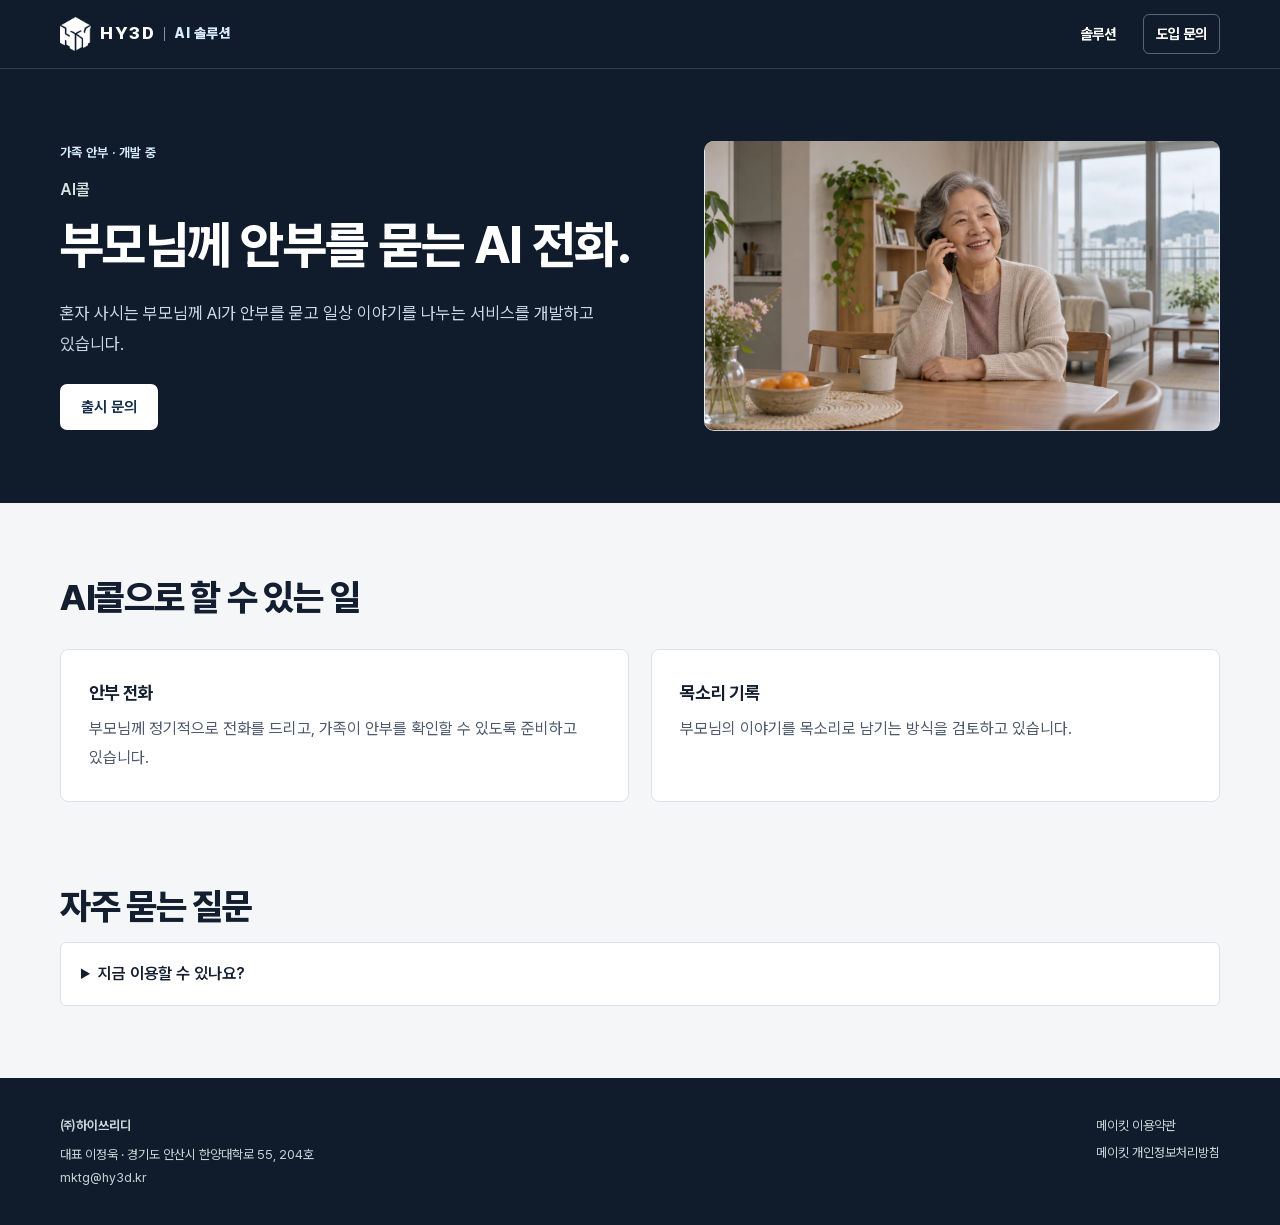
==== commit 06caecf0: "Refine site after two design reviews and replace WBS visuals" ====
--- a/ai-call/index.html
+++ b/ai-call/index.html
@@ -1 +1 @@
-<!doctype html><html lang="ko"><head><meta charset="utf-8"><meta name="viewport" content="width=device-width,initial-scale=1"><title>AI콜 | 하이쓰리디 AI</title><meta name="description" content="혼자 사시는 부모님께 AI가 안부를 묻고 일상 이야기를 나누는 서비스를 개발하고 있습니다."><link rel="stylesheet" href="/style.css?v=5"><script type="application/ld+json">[{"@context":"https://schema.org","@type":"Product","name":"AI콜","description":"혼자 사시는 부모님께 AI가 안부를 묻고 일상 이야기를 나누는 서비스를 개발하고 있습니다.","brand":{"@type":"Brand","name":"하이쓰리디"}},{"@context":"https://schema.org","@type":"FAQPage","mainEntity":[{"@type":"Question","name":"지금 이용할 수 있나요?","acceptedAnswer":{"@type":"Answer","text":"현재 개발 중입니다. 출시 관련 문의를 남길 수 있습니다."}}]}]</script><link rel="canonical" href="https://ax.hy3d.kr/ai-call/"><meta property="og:image" content="https://ax.hy3d.kr/assets/ai-call-photo.webp"></head><body><a class="skip" href="#main">본문으로 이동</a><header class="bar"><div class="wrap nav"><a class="brand" href="/" aria-label="하이쓰리디 AI 솔루션 홈"><img src="/assets/hy3d-mark.png" width="31" height="35" alt=""><strong>HY3D</strong><small>AI 솔루션</small></a><nav aria-label="주 메뉴"><a href="/#solutions">솔루션</a><a href="/contact/">도입 문의</a></nav></div></header><main id="main"><section class="hero detail"><div class="wrap hero-inner"><div><p class="eyebrow">가족 안부 · 개발 중</p><p class="product-name">AI콜</p><h1>부모님께 안부를 묻는 AI 전화.</h1><p class="lead">혼자 사시는 부모님께 AI가 안부를 묻고 일상 이야기를 나누는 서비스를 개발하고 있습니다.</p><div class="actions"><a class="button primary" href="/contact/">출시 문의</a></div></div><div aria-hidden="true" class="art ai-call"><img src="/assets/ai-call-photo.webp" width="1440" height="810" alt="집에서 안부 전화를 받는 모습" loading="lazy"></div></div></section><section class="wrap section"><h2>AI콜으로 할 수 있는 일</h2><div class="feature-grid"><article><h3>안부 전화</h3><p>부모님께 정기적으로 전화를 드리고, 가족이 안부를 확인할 수 있도록 준비하고 있습니다.</p></article><article><h3>목소리 기록</h3><p>부모님의 이야기를 목소리로 남기는 방식을 검토하고 있습니다.</p></article></div></section><section class="wrap section faq"><h2>자주 묻는 질문</h2><details><summary>지금 이용할 수 있나요?</summary><p>현재 개발 중입니다. 출시 관련 문의를 남길 수 있습니다.</p></details></section></main><footer><div class="wrap foot"><div><strong>㈜하이쓰리디</strong><p>대표 이정욱 · 경기도 안산시 한양대학로 55, 204호</p><a href="mailto:mktg@hy3d.kr">mktg@hy3d.kr</a></div><div><a href="https://hy3d-ai.kr/terms_of_use/">메이킷 이용약관</a><a href="https://hy3d-ai.kr/privacy_policy/">메이킷 개인정보처리방침</a></div></div></footer></body></html>+<!doctype html><html lang="ko"><head><meta charset="utf-8"><meta name="viewport" content="width=device-width,initial-scale=1"><title>AI콜 | 하이쓰리디 AI</title><meta name="description" content="혼자 사시는 부모님께 AI가 안부를 묻고 일상 이야기를 나누는 서비스를 개발하고 있습니다."><link rel="stylesheet" href="/style.css?v=6"><script type="application/ld+json">[{"@context":"https://schema.org","@type":"Product","name":"AI콜","description":"혼자 사시는 부모님께 AI가 안부를 묻고 일상 이야기를 나누는 서비스를 개발하고 있습니다.","brand":{"@type":"Brand","name":"하이쓰리디"}},{"@context":"https://schema.org","@type":"FAQPage","mainEntity":[{"@type":"Question","name":"지금 이용할 수 있나요?","acceptedAnswer":{"@type":"Answer","text":"현재 개발 중입니다. 출시 관련 문의를 남길 수 있습니다."}}]}]</script><link rel="canonical" href="https://ax.hy3d.kr/ai-call/"><meta property="og:image" content="https://ax.hy3d.kr/assets/ai-call-photo.webp"><link rel="stylesheet" href="/refinements.css?v=1"></head><body><a class="skip" href="#main">본문으로 이동</a><header class="bar"><div class="wrap nav"><a class="brand" href="/" aria-label="하이쓰리디 AI 솔루션 홈"><img src="/assets/hy3d-mark.png" width="31" height="35" alt=""><strong>HY3D</strong><small>AI 솔루션</small></a><nav aria-label="주 메뉴"><a href="/#solutions">솔루션</a><a href="/contact/">도입 문의</a></nav></div></header><main id="main"><section class="hero detail"><div class="wrap hero-inner"><div><p class="eyebrow">가족 안부 · 개발 중</p><p class="product-name">AI콜</p><h1>부모님께 안부를 묻는 AI 전화.</h1><p class="lead">혼자 사시는 부모님께 AI가 안부를 묻고 일상 이야기를 나누는 서비스를 개발하고 있습니다.</p><div class="actions"><a class="button primary" href="/contact/">출시 문의</a></div></div><div aria-hidden="true" class="art ai-call"><img src="/assets/ai-call-photo.webp" width="1440" height="810" alt="집에서 안부 전화를 받는 모습" loading="lazy"></div></div></section><section class="wrap section"><h2>AI콜으로 할 수 있는 일</h2><div class="feature-grid"><article><h3>안부 전화</h3><p>부모님께 정기적으로 전화를 드리고, 가족이 안부를 확인할 수 있도록 준비하고 있습니다.</p></article><article><h3>목소리 기록</h3><p>부모님의 이야기를 목소리로 남기는 방식을 검토하고 있습니다.</p></article></div></section><section class="wrap section faq"><h2>자주 묻는 질문</h2><details><summary>지금 이용할 수 있나요?</summary><p>현재 개발 중입니다. 출시 관련 문의를 남길 수 있습니다.</p></details></section></main><footer><div class="wrap foot"><div><strong>㈜하이쓰리디</strong><p>대표 이정욱 · 경기도 안산시 한양대학로 55, 204호</p><a href="mailto:mktg@hy3d.kr">mktg@hy3d.kr</a></div><div><a href="https://hy3d-ai.kr/terms_of_use/">메이킷 이용약관</a><a href="https://hy3d-ai.kr/privacy_policy/">메이킷 개인정보처리방침</a></div></div></footer></body></html>
--- a/style.css
+++ b/style.css
@@ -20,16 +20,25 @@
 
 .nav{min-height:68px;align-items:center}.nav .brand,.bar nav,.bar nav a{display:inline-flex;align-items:center}.nav .brand{min-height:42px;line-height:1}.brand strong,.brand small{line-height:1}.bar nav{gap:14px}.bar nav a,.bar nav a:last-child{justify-content:center;min-height:40px;line-height:1;border:1px solid transparent;padding:0 12px}.bar nav a:last-child{border-color:#ffffff52}
 .sr-only{position:absolute;width:1px;height:1px;padding:0;margin:-1px;overflow:hidden;clip-path:inset(50%);white-space:nowrap;border:0}
-.carousel-shell{padding-block:24px 52px}.carousel-controls{display:none}.is-ready .carousel-controls{display:flex;justify-content:space-between;gap:12px;padding-bottom:16px;border-bottom:1px solid #ffffff2b}.carousel-tabs,.carousel-arrows{display:flex;gap:8px}.carousel-controls button{min-height:42px;padding:7px 13px;border:1px solid transparent;border-radius:6px;background:transparent;color:#cdd8e7;font:inherit;font-size:.9rem;cursor:pointer}.carousel-controls button[aria-pressed=true],.carousel-controls button:hover,.carousel-arrows button{border-color:#708196;color:#fff}.carousel-controls button:focus-visible{outline:2px solid #fff;outline-offset:2px}.carousel-arrows button{min-width:44px;font-size:1.45rem;line-height:1}
-.carousel-viewport{overflow:hidden}.carousel-track{display:grid}.hero-slide{display:grid;grid-template-columns:1fr 1fr;gap:clamp(24px,4vw,54px);align-items:center;padding-top:32px;min-width:0}.hero-slide[inert]{display:none}.is-ready .carousel-track{display:flex;transform:translateX(calc(var(--slide-index,0) * -100%));transition:transform .32s ease}.is-ready .hero-slide{display:grid;flex:0 0 100%;align-self:stretch}.slide-copy h2{font-size:clamp(2rem,4.2vw,3.7rem);line-height:1.14;letter-spacing:-.06em}.slide-copy .lead{max-width:32rem}.slide-media{height:clamp(230px,31vw,400px);display:grid;place-items:center;background:#152336;border:1px solid #ffffff24;border-radius:10px;position:relative}.slide-media img{display:block;width:100%;height:100%;object-fit:contain;min-height:0}
+.carousel-shell{padding-block:24px 52px}
+.carousel-viewport{overflow-x:auto;scroll-snap-type:x mandatory;scrollbar-width:none;overscroll-behavior-x:contain}.carousel-viewport::-webkit-scrollbar{display:none}.carousel-viewport:focus-visible{outline:2px solid #9bbbdc;outline-offset:5px}.carousel-track{display:grid}.hero-slide{display:grid;grid-template-columns:1fr 1fr;gap:clamp(24px,4vw,54px);align-items:center;padding-top:32px;min-width:0}.hero-slide[inert]{display:none}.is-ready .carousel-track{display:flex}.is-ready .hero-slide{display:grid;flex:0 0 100%;align-self:stretch;scroll-snap-align:start;scroll-snap-stop:always}.slide-copy h2{font-size:clamp(2rem,4.2vw,3.7rem);line-height:1.14;letter-spacing:-.06em}.slide-copy .lead{max-width:32rem}.slide-media{height:clamp(230px,31vw,400px);display:grid;place-items:center;background:#152336;border:1px solid #ffffff24;border-radius:10px;position:relative}.slide-media img{display:block;width:100%;height:100%;object-fit:contain;min-height:0}
 .context-photo{height:100%;aspect-ratio:1/2;background-image:url('/assets/solution-context.webp');background-repeat:no-repeat;background-size:300% 100%}.context-photo.wbs{background-position:0 0}.context-photo.ai-call{background-position:50% 0}.context-photo.ax-workspace{background-position:100% 0}.media-caption{position:absolute;right:8px;bottom:8px;font-size:.78rem;padding:2px 7px;border-radius:4px;background:#101b2be6;color:#fff}
 .art,.art.wbs,.art.ai-call,.art.ax-workspace{display:grid;place-items:center;background-image:none;background-color:#e8edf3}.art>img{display:block;width:100%;height:100%;min-height:0;object-fit:contain}.art .context-photo{height:100%}.card{display:flex;flex-direction:column}.card-content{display:flex;flex-direction:column;flex:1}.card-content .more{margin-top:auto;padding-top:16px}.detail .art{background-color:#17273a}.detail .art:not(.makit){display:grid;place-items:center}
 .contact{min-height:55vh}.contact-details{max-width:620px;margin-top:30px;border-top:1px solid var(--line)}.contact-details dl{margin:0}.contact-details dl>div{display:grid;grid-template-columns:110px 1fr;gap:12px;padding:17px 0;border-bottom:1px solid var(--line)}.contact-details dt{color:var(--muted);font-weight:700}.contact-details dd{margin:0}.contact-details a{color:var(--accent);font-weight:750;overflow-wrap:anywhere}.contact-details a:hover{text-decoration:underline}
-@media(max-width:680px){.nav{min-height:62px;gap:4px}.nav .brand{gap:6px}.brand img{width:27px;height:31px}.brand strong{font-size:.97rem}.brand small{padding-left:6px;font-size:.78rem}.bar nav{gap:3px;white-space:nowrap}.bar nav a,.bar nav a:last-child{padding:0 6px;font-size:.82rem}.carousel-shell{padding-block:16px 32px}.is-ready .carousel-controls{flex-wrap:wrap;padding-bottom:9px}.carousel-tabs{display:grid;grid-template-columns:repeat(2,minmax(0,1fr));flex:1;gap:3px}.carousel-arrows{gap:4px;align-self:center}.carousel-controls button{font-size:.78rem;padding:4px;min-height:36px}.carousel-arrows button{min-width:34px;font-size:1.35rem}.hero-slide{grid-template-columns:1fr;gap:22px;align-content:start;padding-top:23px}.slide-copy .lead{margin-top:13px}.slide-copy .actions{margin-top:16px}.slide-media{height:204px}.contact-details dl>div{grid-template-columns:72px 1fr}}
-@media(prefers-reduced-motion:reduce){.is-ready .carousel-track{transition:none}}
+@media(max-width:680px){.nav{min-height:62px;gap:4px}.nav .brand{gap:6px}.brand img{width:27px;height:31px}.brand strong{font-size:.97rem}.brand small{padding-left:6px;font-size:.78rem}.bar nav{gap:3px;white-space:nowrap}.bar nav a,.bar nav a:last-child{padding:0 6px;font-size:.82rem}.carousel-shell{padding-block:16px 32px}.hero-slide{grid-template-columns:1fr;gap:22px;align-content:start;padding-top:23px}.slide-copy .lead{margin-top:13px}.slide-copy .actions{margin-top:16px}.slide-media{height:204px}.contact-details dl>div{grid-template-columns:72px 1fr}}
+
 
 .hero-carousel .carousel-shell{padding-bottom:46px}.slide-media,.art,.art.wbs,.art.ai-call,.art.ax-workspace{grid-template-columns:minmax(0,1fr);justify-content:stretch;aspect-ratio:16/9;height:auto;min-height:0;overflow:hidden;padding:0}.slide-media img,.art>img{display:block;width:100%;height:100%;object-fit:contain;min-width:0;min-height:0}.hero-slide .slide-media{align-self:center}.art.makit{background:#101b2b}.art.ai-call,.art.ax-workspace{background:#e8edf3}.detail .art:not(.makit){height:auto;aspect-ratio:16/9}.detail .art.makit{height:clamp(230px,28vw,350px);aspect-ratio:auto}.slide-media.wbs,.art.wbs{background:#dfebf7;display:grid;place-items:center;padding:clamp(10px,2.2vw,24px)}
 .wbs-visual{width:100%;max-width:450px;border:1px solid #bfcee1;border-radius:8px;background:#fff;padding:clamp(10px,2.1vw,22px);color:#172940;font-size:.85rem;box-shadow:0 4px 18px #16335518}.wbs-visual strong{display:block;margin-bottom:7px}.wbs-visual>div{position:relative;display:grid;grid-template-columns:minmax(90px,1.6fr) repeat(5,minmax(0,1fr));align-items:center;min-height:30px;border-top:1px solid #e2e8f1}.wbs-visual span{grid-column:1;grid-row:1;color:#344761}.wbs-visual i{grid-row:1;grid-column:calc(var(--start) + 1)/calc(var(--end) + 1);height:9px;background:#5181b2;border-radius:9px}
 .wbs-example{display:grid;grid-template-columns:1.35fr 1fr;align-items:center;gap:18px;margin-top:20px}.wbs-example table{width:100%;border-collapse:collapse;background:#fff;font-size:.93rem}.wbs-example td,.wbs-example th{padding:11px 9px;text-align:left;border:1px solid var(--line);overflow-wrap:anywhere}.wbs-example thead{background:#e5edf6}.wbs-login{margin:22px 0 0;max-width:760px}.wbs-login img{display:block;width:100%;height:auto;border:1px solid var(--line);border-radius:9px}.wbs-login figcaption{margin-top:8px;color:var(--muted);font-size:.87rem}
 .detail-section{padding-block:40px}.section-intro{color:var(--muted);margin-top:12px}.case-grid{display:grid;grid-template-columns:repeat(3,minmax(0,1fr));gap:16px;margin-top:20px}.case-card{display:block;border:1px solid var(--line);border-radius:9px;overflow:hidden;background:#fff}.case-card:hover{border-color:#6a8aac}.case-card img{display:block;width:100%;aspect-ratio:16/9;object-fit:contain;background:#e7edf4}.case-card>div{padding:14px}.case-card p{color:var(--accent);font-size:.88rem;font-weight:700}.case-card h3{font-size:1.04rem;line-height:1.4;margin-top:5px}.process-list{margin:22px 0 0;display:grid;grid-template-columns:repeat(3,minmax(0,1fr));gap:16px;list-style-position:inside;padding:0}.process-list li{border-top:2px solid #a9bdd3;padding-top:12px}.process-list p{color:var(--muted);margin-top:8px}
 @media(max-width:680px){.hero-carousel .carousel-shell{padding-bottom:28px}.slide-media{width:100%}.case-grid,.process-list,.wbs-example{grid-template-columns:1fr}.detail-section{padding-block:29px}.wbs-example td,.wbs-example th{padding:8px 6px}}
+.slide-media.wbs,.art.wbs{padding:0;background:#dce8f5}.wbs-cover{margin:0;position:relative}.wbs-example{display:block;max-width:920px}
+.contact-hero{position:relative;isolation:isolate;display:grid;align-items:end;min-height:clamp(280px,36vw,510px);background:#101b2b;color:#fff;overflow:hidden}.contact-hero>img{position:absolute;inset:0;width:100%;height:100%;object-fit:cover;object-position:58% 59%;z-index:-2}.contact-hero::after{content:"";position:absolute;inset:0;z-index:-1;background:linear-gradient(90deg,#0b1729e6,#0b17297d 50%,#0b17292b),linear-gradient(0deg,#0b1729b3,transparent 60%)}.contact-hero-inner{margin-block:auto;padding-block:60px}.contact-hero .eyebrow{color:#d9edff}.contact{min-height:0;padding-block:54px 70px}.contact-details{max-width:none;margin:0;border:0}.contact-details dl{display:grid;grid-template-columns:repeat(2,minmax(0,1fr));border-block:1px solid var(--line)}.contact-details dl>div{display:block;padding:22px 24px 25px 0;border-bottom:0}.contact-details dl>div+div{border-left:1px solid var(--line);padding-left:28px}.contact-details dd{font-size:clamp(1.2rem,2.7vw,1.75rem);margin-top:5px}.contact-details dt{font-size:.9rem}
+@media(max-width:520px){.contact-hero{min-height:280px}.contact-hero-inner{padding-block:42px}.contact{padding-block:29px 42px}.contact-details dl{grid-template-columns:1fr}.contact-details dl>div,.contact-details dl>div+div{padding:14px 0;border-left:0}.contact-details dl>div+div{border-top:1px solid var(--line)}}
+
+.pricing{scroll-margin-top:18px}.pricing-plans{display:grid;gap:14px;margin-top:22px}.pricing-plan{display:grid;grid-template-columns:minmax(130px,1fr) minmax(0,4fr);background:#fff;border:1px solid var(--line);border-radius:10px;overflow:hidden}.pricing-plan-title{padding:18px;background:#e7eff8}.pricing-plan-title p,.pricing-plan dd p,.pricing-note{margin-top:6px;color:var(--muted);font-size:.92rem;word-break:keep-all}.pricing-plan dl{display:grid;grid-template-columns:repeat(3,minmax(0,1fr));margin:0}.pricing-plan dl>div{padding:16px}.pricing-plan dl>div+div{border-left:1px solid var(--line)}.pricing-plan dt{color:var(--accent);font-size:.86rem;font-weight:750;letter-spacing:.025em}.pricing-plan dd{margin:5px 0 0}.pricing-plan dd strong{font-size:1.38rem;line-height:1.2;word-break:keep-all}.pricing-plan dd span{font-size:.83rem;color:var(--muted)}.pricing-note{margin-top:12px}
+@media(max-width:680px){.pricing-plan{grid-template-columns:1fr}.pricing-plan-title{padding:12px 14px}.pricing-plan dl{grid-template-columns:1fr}.pricing-plan dl>div{display:grid;grid-template-columns:84px minmax(0,1fr);align-items:baseline;gap:8px;padding:10px 14px}.pricing-plan dl>div+div{border-left:0;border-top:1px solid var(--line)}.pricing-plan dd{margin:0}}
+
+.wbs-benefit-grid{display:grid;grid-template-columns:repeat(3,minmax(0,1fr));gap:16px;margin-top:23px}.wbs-benefit-grid article{padding:19px;background:#fff;border:1px solid var(--line);border-radius:8px}.wbs-benefit-grid h3,.wbs-journey h3{font-size:1.24rem;line-height:1.32}.wbs-benefit-grid p,.wbs-journey p{margin-top:8px;color:var(--muted);word-break:keep-all}.wbs-scenario{background:#e8eff7}.wbs-journey{display:grid;gap:14px;margin-top:24px}.wbs-journey article{display:grid;grid-template-columns:minmax(0,1fr) minmax(0,1.25fr);gap:24px;padding:22px;background:white;border:1px solid #d7e0ec;border-radius:8px;align-items:start}.wbs-journey table{width:100%;border-collapse:collapse;text-align:left;font-size:.91rem}.wbs-journey th,.wbs-journey td,.wbs-scenario-list>div{padding:8px;border-bottom:1px solid var(--line)}.wbs-journey thead,.wbs-scenario-list dt{color:var(--accent);font-weight:750}.wbs-journey thead{background:#edf3f9}.wbs-scenario-list{margin:0}.wbs-scenario-list>div{display:grid;grid-template-columns:116px 1fr;gap:8px;font-size:.91rem}.wbs-scenario-list dd{margin:0}.wbs-cta{display:flex;gap:24px;justify-content:space-between;align-items:center}
+@media(max-width:680px){.wbs-benefit-grid,.wbs-journey article{grid-template-columns:1fr}.wbs-journey article{gap:15px;padding:15px}.wbs-cta{align-items:flex-start;flex-direction:column;gap:14px}.wbs-scenario-list>div{grid-template-columns:96px 1fr}}
--- a/refinements.css
+++ b/refinements.css
@@ -0,0 +1,116 @@
+@font-face {
+  font-family: 'Pretendard';
+  src: url('/assets/fonts/PretendardVariable.woff2') format('woff2');
+  font-weight: 100 900;
+  font-style: normal;
+  font-display: swap;
+}
+
+body {
+  font-family: 'Pretendard', -apple-system, BlinkMacSystemFont, sans-serif;
+  -webkit-font-smoothing: antialiased;
+  word-break: keep-all;
+  overflow-wrap: break-word;
+}
+button, input, textarea { font: inherit; }
+h1, h2, h3 { letter-spacing: -.035em; }
+.wrap { width: min(1160px, calc(100% - 64px)); }
+.section { padding-block: 72px; }
+.section h2 { font-size: clamp(1.7rem, 3vw, 2.25rem); }
+.lead { font-size: 1.0625rem; line-height: 1.8; }
+.eyebrow { font-size: .8125rem; font-weight: 650; letter-spacing: .02em; }
+.hero.detail h1 { font-size: clamp(2.1rem, 4vw, 3.25rem); line-height: 1.22; }
+.hero.detail h1, .hero .slide-copy h2, .wbs-intro h1 {
+  letter-spacing: -.03em;
+  font-weight: 750;
+}
+.hero-inner { padding-block: 72px; gap: 56px; }
+.product-name { font-size: 1rem; font-weight: 600; }
+.button { min-height: 46px; padding-inline: 20px; font-size: .9375rem; font-weight: 650; }
+.actions { gap: 10px; margin-top: 25px; }
+.app-links { display: flex; align-items: center; gap: 20px; padding: 10px 8px; }
+.app-links a { color: #dce9f7; font-size: .9rem; text-underline-offset: 5px; }
+.app-links a:hover { text-decoration: underline; }
+.case-more { margin-top: 20px; background: transparent; border-color: var(--line); padding: 18px 22px; }
+.case-more > summary { font-size: .9375rem; font-weight: 600; }
+.case-more .case-grid { margin-top: 24px; }
+.carousel-shell { padding-top: 32px; }
+.hero-slide { padding-top: 0; }
+.slide-copy h2 { font-size: clamp(2rem, 4vw, 3.25rem); line-height: 1.22; }
+.hero-carousel .carousel-shell { padding-block: 62px; }
+.slide-media { border-radius: 8px; }
+.media-caption { font-size: .75rem; }
+#solutions { padding-bottom: 48px; }
+#solutions > h2 { margin-bottom: 30px; }
+.grid { margin-top: 0; gap: 24px; }
+.card { border-radius: 10px; transition: border-color .2s, box-shadow .2s; }
+.card-content { padding: 26px 28px; }
+.card-content h3 { font-size: 1.4rem; font-weight: 700; }
+.card-content p { font-size: 1rem; line-height: 1.7; }
+.tags { margin-bottom: 14px; }
+.tags span { font-size: .75rem; font-weight: 550; padding: 3px 8px; }
+.more { margin-top: 20px; font-size: .875rem; }
+.featured { padding-block: 48px 80px; }
+.featured-copy h2 { max-width: 30rem; }
+.product-shot { background: #e9edf3; border-color: #d7e0ea; padding: 28px 22px 18px; }
+.product-shot figcaption { color: #526176; }
+.shot-grid img { box-shadow: 0 8px 20px #17273a18; }
+.feature-grid article { padding: 28px; border-radius: 8px; }
+.feature-grid h3 { font-size: 1.125rem; }
+.feature-grid p { line-height: 1.8; }
+.band { padding-block: 42px; }
+.band h2 { font-size: clamp(1.5rem, 2.7vw, 2rem); }
+.faq { padding-top: 10px; }
+.faq details { border-radius: 6px; padding: 18px 20px; }
+.faq summary { font-weight: 600; }
+.foot { font-size: .8125rem; gap: 25px; }
+.foot p { margin-top: 8px; line-height: 1.7; }
+.wbs-intro h1 { font-size: clamp(2rem, 4vw, 3.25rem); line-height: 1.24; }
+.wbs-intro { padding-top: 44px; }
+.wbs-intro-heading { margin-bottom: 26px; }
+.wbs-overview { max-width: 1100px; }
+.wbs-overview img, .wbs-feature-image img { border: 1px solid #d8e1eb; border-radius: 8px; }
+.wbs-page-nav a { white-space: nowrap; font-size: .875rem; }
+.wbs-section-copy h2 { font-size: clamp(1.7rem, 2.5vw, 2.1rem); }
+.wbs-image-section > .wrap { grid-template-columns: minmax(0, .8fr) minmax(0, 1.7fr); }
+.wbs-cta { display: flex; align-items: center; justify-content: space-between; gap: 24px; }
+.wbs-cta .button { flex-shrink: 0; }
+.contact-hero { min-height: 360px; }
+.contact-hero h1 { font-size: clamp(2rem, 4vw, 2.75rem); }
+.contact { padding-block: 40px; }
+.contact-solution-grid a { padding: 24px; }
+.contact-solution-grid p { font-size: .9375rem; }
+@media (min-width: 1060px) {
+  #solutions .grid { grid-template-columns: repeat(4, minmax(0, 1fr)); gap: 18px; }
+  #solutions .card-content { padding: 22px 20px; }
+  #solutions .card-content h3 { font-size: 1.25rem; }
+  #solutions .card-content p { font-size: .9375rem; min-height: 4.8em; }
+}
+@media (max-width: 760px) {
+  .wrap { width: calc(100% - 40px); }
+  .section { padding-block: 44px; }
+  .hero-inner { padding-block: 40px; gap: 30px; }
+  .hero.detail h1, .slide-copy h2 { font-size: 2rem; line-height: 1.28; }
+  .app-links { padding-inline: 3px; }
+  .detail .art.makit { height: 280px; }
+  .hero-carousel .carousel-shell { padding-block: 34px; }
+  .hero-slide { gap: 26px; }
+  .slide-copy .lead { font-size: 1rem; }
+  .slide-copy .actions { margin-top: 22px; }
+  .card-content { padding: 22px; }
+  #solutions { padding-bottom: 24px; }
+  #solutions > h2 { margin-bottom: 22px; }
+  .grid { gap: 20px; }
+  .featured { padding-block: 24px 44px; }
+  .feature-grid article { padding: 24px; }
+  .wbs-intro { padding-top: 36px; }
+  .wbs-intro h1 { font-size: 2rem; }
+  .wbs-page-nav { padding-block: 14px; }
+  .wbs-page-nav a { padding: 6px 4px; font-size: .8125rem; }
+  .wbs-image-section > .wrap { grid-template-columns: 1fr; gap: 24px; }
+  .wbs-cta { align-items: flex-start; flex-direction: column; }
+  .contact-hero { min-height: 270px; }
+  .contact-details dd a { font-size: 1.25rem; }
+  .contact { padding-block: 30px; }
+  .foot { font-size: .8125rem; }
+}
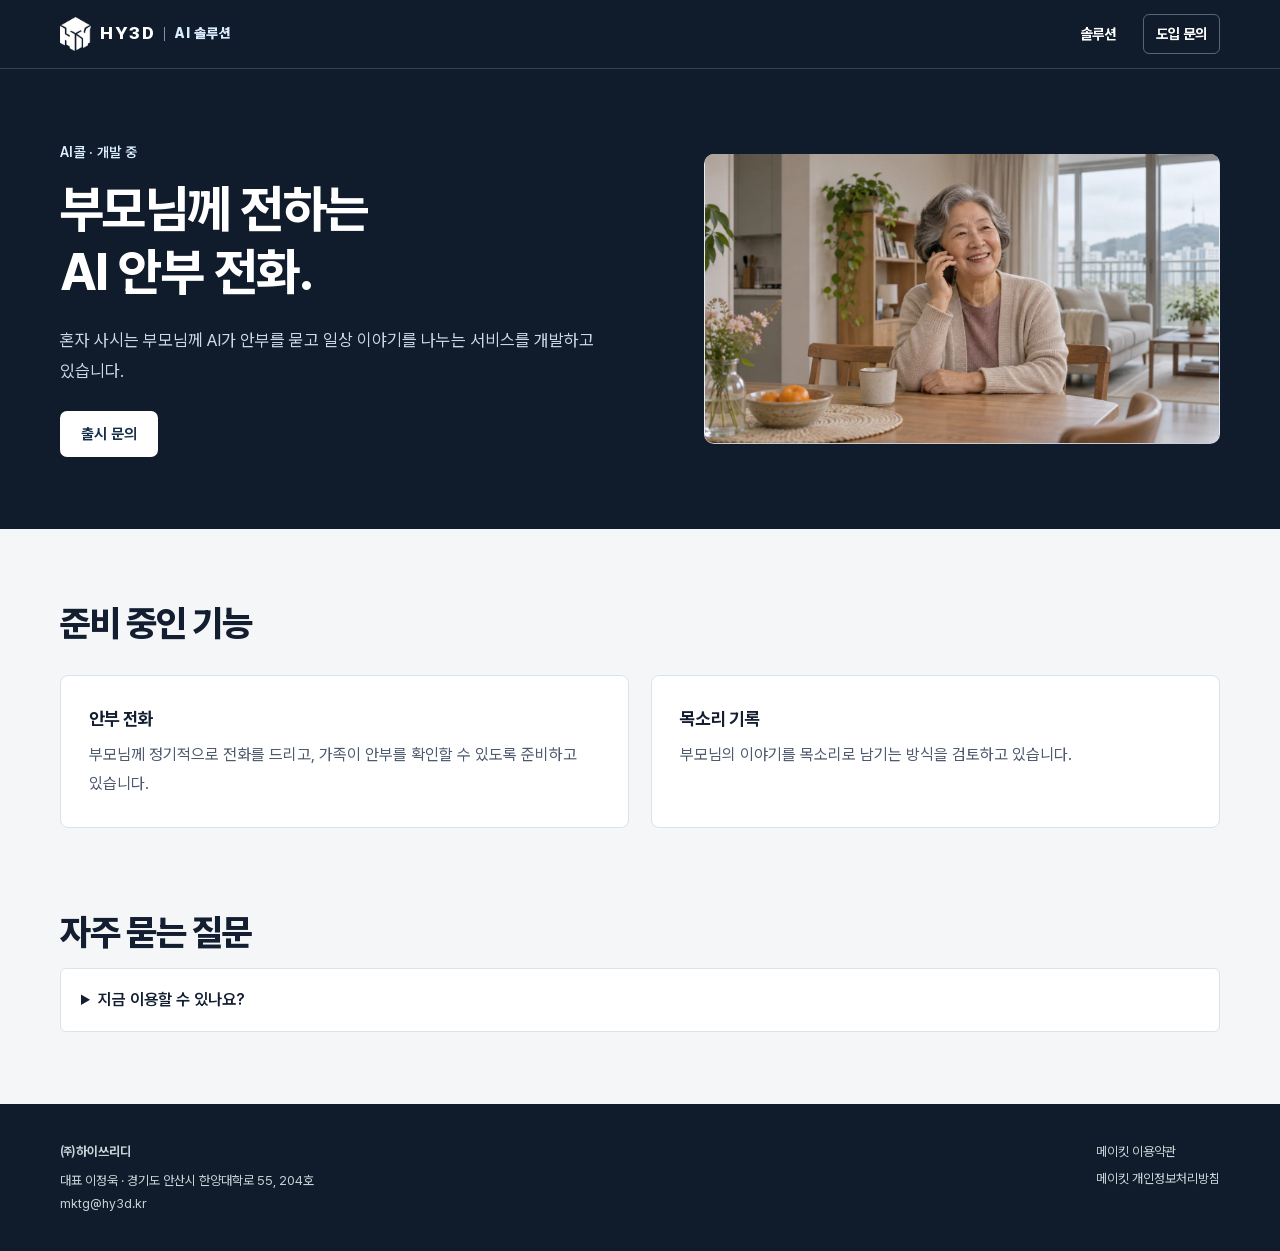
==== commit 22995bff: "Clarify page hierarchy and remove repetitive brand copy" ====
--- a/ai-call/index.html
+++ b/ai-call/index.html
@@ -1 +1 @@
-<!doctype html><html lang="ko"><head><meta charset="utf-8"><meta name="viewport" content="width=device-width,initial-scale=1"><title>AI콜 | 하이쓰리디 AI</title><meta name="description" content="혼자 사시는 부모님께 AI가 안부를 묻고 일상 이야기를 나누는 서비스를 개발하고 있습니다."><link rel="stylesheet" href="/style.css?v=6"><script type="application/ld+json">[{"@context":"https://schema.org","@type":"Product","name":"AI콜","description":"혼자 사시는 부모님께 AI가 안부를 묻고 일상 이야기를 나누는 서비스를 개발하고 있습니다.","brand":{"@type":"Brand","name":"하이쓰리디"}},{"@context":"https://schema.org","@type":"FAQPage","mainEntity":[{"@type":"Question","name":"지금 이용할 수 있나요?","acceptedAnswer":{"@type":"Answer","text":"현재 개발 중입니다. 출시 관련 문의를 남길 수 있습니다."}}]}]</script><link rel="canonical" href="https://ax.hy3d.kr/ai-call/"><meta property="og:image" content="https://ax.hy3d.kr/assets/ai-call-photo.webp"><link rel="stylesheet" href="/refinements.css?v=1"></head><body><a class="skip" href="#main">본문으로 이동</a><header class="bar"><div class="wrap nav"><a class="brand" href="/" aria-label="하이쓰리디 AI 솔루션 홈"><img src="/assets/hy3d-mark.png" width="31" height="35" alt=""><strong>HY3D</strong><small>AI 솔루션</small></a><nav aria-label="주 메뉴"><a href="/#solutions">솔루션</a><a href="/contact/">도입 문의</a></nav></div></header><main id="main"><section class="hero detail"><div class="wrap hero-inner"><div><p class="eyebrow">가족 안부 · 개발 중</p><p class="product-name">AI콜</p><h1>부모님께 안부를 묻는 AI 전화.</h1><p class="lead">혼자 사시는 부모님께 AI가 안부를 묻고 일상 이야기를 나누는 서비스를 개발하고 있습니다.</p><div class="actions"><a class="button primary" href="/contact/">출시 문의</a></div></div><div aria-hidden="true" class="art ai-call"><img src="/assets/ai-call-photo.webp" width="1440" height="810" alt="집에서 안부 전화를 받는 모습" loading="lazy"></div></div></section><section class="wrap section"><h2>AI콜으로 할 수 있는 일</h2><div class="feature-grid"><article><h3>안부 전화</h3><p>부모님께 정기적으로 전화를 드리고, 가족이 안부를 확인할 수 있도록 준비하고 있습니다.</p></article><article><h3>목소리 기록</h3><p>부모님의 이야기를 목소리로 남기는 방식을 검토하고 있습니다.</p></article></div></section><section class="wrap section faq"><h2>자주 묻는 질문</h2><details><summary>지금 이용할 수 있나요?</summary><p>현재 개발 중입니다. 출시 관련 문의를 남길 수 있습니다.</p></details></section></main><footer><div class="wrap foot"><div><strong>㈜하이쓰리디</strong><p>대표 이정욱 · 경기도 안산시 한양대학로 55, 204호</p><a href="mailto:mktg@hy3d.kr">mktg@hy3d.kr</a></div><div><a href="https://hy3d-ai.kr/terms_of_use/">메이킷 이용약관</a><a href="https://hy3d-ai.kr/privacy_policy/">메이킷 개인정보처리방침</a></div></div></footer></body></html>+<!doctype html><html lang="ko"><head><meta charset="utf-8"><meta name="viewport" content="width=device-width,initial-scale=1"><title>AI콜 | 하이쓰리디 AI</title><meta name="description" content="혼자 사시는 부모님께 AI가 안부를 묻고 일상 이야기를 나누는 서비스를 개발하고 있습니다."><link rel="stylesheet" href="/style.css?v=6"><script type="application/ld+json">[{"@context":"https://schema.org","@type":"Product","name":"AI콜","description":"혼자 사시는 부모님께 AI가 안부를 묻고 일상 이야기를 나누는 서비스를 개발하고 있습니다.","brand":{"@type":"Brand","name":"하이쓰리디"}},{"@context":"https://schema.org","@type":"FAQPage","mainEntity":[{"@type":"Question","name":"지금 이용할 수 있나요?","acceptedAnswer":{"@type":"Answer","text":"현재 개발 중입니다. 출시 관련 문의를 남길 수 있습니다."}}]}]</script><link rel="canonical" href="https://ax.hy3d.kr/ai-call/"><meta property="og:image" content="https://ax.hy3d.kr/assets/ai-call-photo.webp"><link rel="stylesheet" href="/refinements.css?v=2"></head><body><a class="skip" href="#main">본문으로 이동</a><header class="bar"><div class="wrap nav"><a class="brand" href="/" aria-label="하이쓰리디 AI 솔루션 홈"><img src="/assets/hy3d-mark.png" width="31" height="35" alt=""><strong>HY3D</strong><small>AI 솔루션</small></a><nav aria-label="주 메뉴"><a href="/#solutions">솔루션</a><a href="/contact/">도입 문의</a></nav></div></header><main id="main"><section class="hero detail"><div class="wrap hero-inner"><div><p class="eyebrow">AI콜 · 개발 중</p><h1>부모님께 전하는<br>AI 안부 전화.</h1><p class="lead">혼자 사시는 부모님께 AI가 안부를 묻고 일상 이야기를 나누는 서비스를 개발하고 있습니다.</p><div class="actions"><a class="button primary" href="/contact/">출시 문의</a></div></div><div aria-hidden="true" class="art ai-call"><img src="/assets/ai-call-photo.webp" width="1440" height="810" alt="집에서 안부 전화를 받는 모습" loading="lazy"></div></div></section><section class="wrap section"><h2>준비 중인 기능</h2><div class="feature-grid"><article><h3>안부 전화</h3><p>부모님께 정기적으로 전화를 드리고, 가족이 안부를 확인할 수 있도록 준비하고 있습니다.</p></article><article><h3>목소리 기록</h3><p>부모님의 이야기를 목소리로 남기는 방식을 검토하고 있습니다.</p></article></div></section><section class="wrap section faq"><h2>자주 묻는 질문</h2><details><summary>지금 이용할 수 있나요?</summary><p>현재 개발 중입니다. 출시 관련 문의를 남길 수 있습니다.</p></details></section></main><footer><div class="wrap foot"><div><strong>㈜하이쓰리디</strong><p>대표 이정욱 · 경기도 안산시 한양대학로 55, 204호</p><a href="mailto:mktg@hy3d.kr">mktg@hy3d.kr</a></div><div><a href="https://hy3d-ai.kr/terms_of_use/">메이킷 이용약관</a><a href="https://hy3d-ai.kr/privacy_policy/">메이킷 개인정보처리방침</a></div></div></footer></body></html>
--- a/refinements.css
+++ b/refinements.css
@@ -18,7 +18,7 @@
 .section { padding-block: 72px; }
 .section h2 { font-size: clamp(1.7rem, 3vw, 2.25rem); }
 .lead { font-size: 1.0625rem; line-height: 1.8; }
-.eyebrow { font-size: .8125rem; font-weight: 650; letter-spacing: .02em; }
+.eyebrow { font-size: .875rem; font-weight: 600; letter-spacing: .02em; }
 .hero.detail h1 { font-size: clamp(2.1rem, 4vw, 3.25rem); line-height: 1.22; }
 .hero.detail h1, .hero .slide-copy h2, .wbs-intro h1 {
   letter-spacing: -.03em;
@@ -43,13 +43,17 @@
 #solutions { padding-bottom: 48px; }
 #solutions > h2 { margin-bottom: 30px; }
 .grid { margin-top: 0; gap: 24px; }
-.card { border-radius: 10px; transition: border-color .2s, box-shadow .2s; }
-.card-content { padding: 26px 28px; }
+.card { display: flex; flex-direction: column; border-radius: 10px; transition: border-color .2s, box-shadow .2s; }
+.card-content { display: flex; flex: 1; flex-direction: column; padding: 26px 28px; }
 .card-content h3 { font-size: 1.4rem; font-weight: 700; }
 .card-content p { font-size: 1rem; line-height: 1.7; }
 .tags { margin-bottom: 14px; }
-.tags span { font-size: .75rem; font-weight: 550; padding: 3px 8px; }
+.tags span { font-size: .875rem; font-weight: 550; padding: 2px 8px; }
+.tags span:first-child { padding-left: 0; background: transparent; color: var(--muted); }
 .more { margin-top: 20px; font-size: .875rem; }
+.card-content .more { margin-top: auto; padding-top: 20px; }
+.card:focus-visible, .button:focus-visible { outline-color: #6899c7; }
+.detail-section { padding-block: 48px; }
 .featured { padding-block: 48px 80px; }
 .featured-copy h2 { max-width: 30rem; }
 .product-shot { background: #e9edf3; border-color: #d7e0ea; padding: 28px 22px 18px; }
@@ -76,7 +80,7 @@
 .wbs-cta { display: flex; align-items: center; justify-content: space-between; gap: 24px; }
 .wbs-cta .button { flex-shrink: 0; }
 .contact-hero { min-height: 360px; }
-.contact-hero h1 { font-size: clamp(2rem, 4vw, 2.75rem); }
+.contact-hero h1 { font-size: clamp(2rem, 4vw, 2.75rem); font-weight: 750; letter-spacing: -.03em; }
 .contact { padding-block: 40px; }
 .contact-solution-grid a { padding: 24px; }
 .contact-solution-grid p { font-size: .9375rem; }
@@ -84,11 +88,12 @@
   #solutions .grid { grid-template-columns: repeat(4, minmax(0, 1fr)); gap: 18px; }
   #solutions .card-content { padding: 22px 20px; }
   #solutions .card-content h3 { font-size: 1.25rem; }
-  #solutions .card-content p { font-size: .9375rem; min-height: 4.8em; }
+  #solutions .card-content p { font-size: .9375rem; }
 }
 @media (max-width: 760px) {
   .wrap { width: calc(100% - 40px); }
   .section { padding-block: 44px; }
+  .detail-section { padding-block: 30px; }
   .hero-inner { padding-block: 40px; gap: 30px; }
   .hero.detail h1, .slide-copy h2 { font-size: 2rem; line-height: 1.28; }
   .app-links { padding-inline: 3px; }
